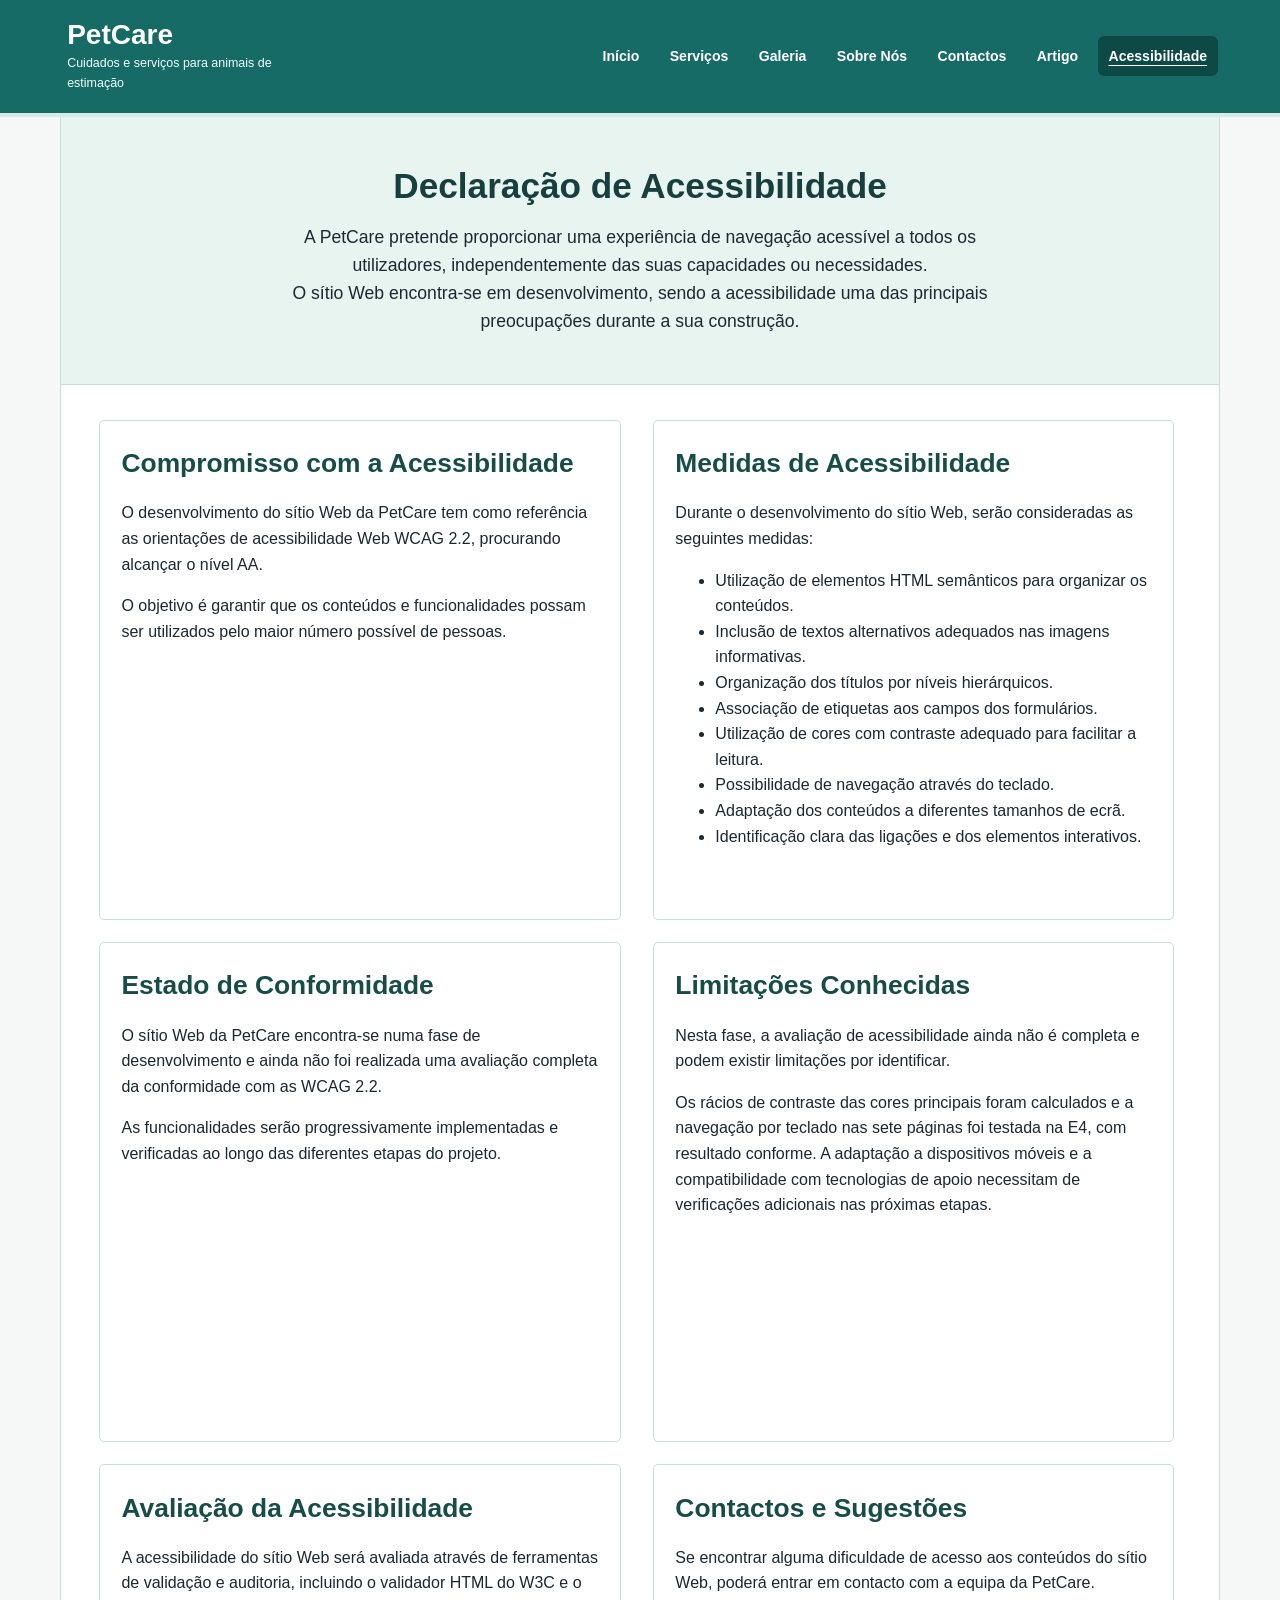
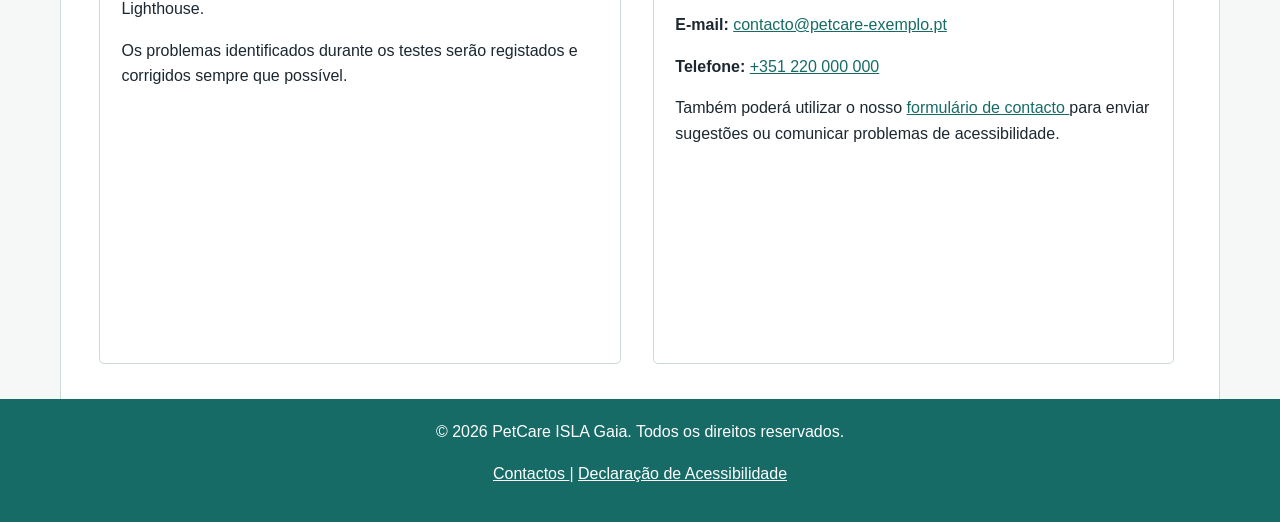
==== acessibilidade.html @ 04106a9b "Update acessibilidade.html" ====
<!DOCTYPE html>
<html lang="pt">
 <head>
  <meta charset="utf-8">
  <meta content="width=device-width, initial-scale=1.0" name="viewport">
  <meta content="Consulte a declaração de acessibilidade do sítio Web da PetCare em Vila Nova de Gaia." name="description">
  <title>
   Acessibilidade - PetCare Vila Nova de Gaia
  </title>
  <link href="style.css" rel="stylesheet">
 </head>
 <body>
  <header class="cabecalho-site">
   <div class="identidade-site">
    <p class="nome-site">
     PetCare
    </p>
    <p class="subtitulo-site">
     Cuidados e serviços para animais de estimação
    </p>
   </div>
   <nav aria-label="Navegação principal">
    <ul>
     <li>
      <a href="index.html">
       Início
      </a>
     </li>
     <li>
      <a href="servicos.html">
       Serviços
      </a>
     </li>
     <li>
      <a href="galeria.html">
       Galeria
      </a>
     </li>
     <li>
      <a href="sobre.html">
       Sobre Nós
      </a>
     </li>
     <li>
      <a href="contactos.html">
       Contactos
      </a>
     </li>
     <li>
      <a href="artigo.html">
       Artigo
      </a>
     </li>
     <li>
      <a aria-current="page" href="acessibilidade.html">
       Acessibilidade
      </a>
     </li>
    </ul>
   </nav>
  </header>
  <main class="pagina-acessibilidade">
   <section class="cabecalho-pagina">
    <h1>
     Declaração de Acessibilidade
    </h1>
    <p>
     A PetCare pretende proporcionar uma experiência de navegação acessível a todos os utilizadores, independentemente das suas capacidades ou necessidades.
    </p>
    <p>
     O sítio Web encontra-se em desenvolvimento, sendo a acessibilidade uma das principais preocupações durante a sua construção.
    </p>
   </section>
   <div class="cartoes-acessibilidade">
    <section class="cartao-acessibilidade">
     <h2>
      Compromisso com a Acessibilidade
     </h2>
     <p>
      O desenvolvimento do sítio Web da PetCare tem como referência as orientações de acessibilidade Web WCAG 2.2, procurando alcançar o nível AA.
     </p>
     <p>
      O objetivo é garantir que os conteúdos e funcionalidades possam ser utilizados pelo maior número possível de pessoas.
     </p>
    </section>
    <section class="cartao-acessibilidade">
     <h2>
      Medidas de Acessibilidade
     </h2>
     <p>
      Durante o desenvolvimento do sítio Web, serão consideradas as seguintes medidas:
     </p>
     <ul>
      <li>
       Utilização de elementos HTML semânticos para organizar os conteúdos.
      </li>
      <li>
       Inclusão de textos alternativos adequados nas imagens informativas.
      </li>
      <li>
       Organização dos títulos por níveis hierárquicos.
      </li>
      <li>
       Associação de etiquetas aos campos dos formulários.
      </li>
      <li>
       Utilização de cores com contraste adequado para facilitar a leitura.
      </li>
      <li>
       Possibilidade de navegação através do teclado.
      </li>
      <li>
       Adaptação dos conteúdos a diferentes tamanhos de ecrã.
      </li>
      <li>
       Identificação clara das ligações e dos elementos interativos.
      </li>
     </ul>
    </section>
    <section class="cartao-acessibilidade">
     <h2>
      Estado de Conformidade
     </h2>
     <p>
      O sítio Web da PetCare encontra-se numa fase de desenvolvimento e ainda não foi realizada uma avaliação completa da conformidade com as WCAG 2.2.
     </p>
     <p>
      As funcionalidades serão progressivamente implementadas e verificadas ao longo das diferentes etapas do projeto.
     </p>
    </section>
    <section class="cartao-acessibilidade">
     <h2>
      Limitações Conhecidas
     </h2>
     <p>
      Nesta fase, a avaliação de acessibilidade ainda não é completa e podem existir limitações por identificar.
     </p>
     <p>
      Os rácios de contraste das cores principais foram calculados e a navegação por teclado nas sete páginas foi testada na E4, com resultado conforme. A adaptação a dispositivos móveis e a compatibilidade com tecnologias de apoio necessitam de verificações adicionais nas próximas etapas.
     </p>
    </section>
    <section class="cartao-acessibilidade">
     <h2>
      Avaliação da Acessibilidade
     </h2>
     <p>
      A acessibilidade do sítio Web será avaliada através de ferramentas de validação e auditoria, incluindo o validador HTML do W3C e o Lighthouse.
     </p>
     <p>
      Os problemas identificados durante os testes serão registados e corrigidos sempre que possível.
     </p>
    </section>
    <section class="cartao-acessibilidade">
     <h2>
      Contactos e Sugestões
     </h2>
     <p>
      Se encontrar alguma dificuldade de acesso aos conteúdos do sítio Web, poderá entrar em contacto com a equipa da PetCare.
     </p>
     <p>
      <strong>
       E-mail:
      </strong>
      <a href="mailto:contacto@petcare-exemplo.pt">
       contacto@petcare-exemplo.pt
      </a>
     </p>
     <p>
      <strong>
       Telefone:
      </strong>
      <a href="tel:+351220000000">
       +351 220 000 000
      </a>
     </p>
     <p>
      Também poderá utilizar o nosso
      <a href="contactos.html">
       formulário de contacto
      </a>
      para enviar sugestões ou comunicar problemas de acessibilidade.
     </p>
    </section>
   </div>
  </main>
  <footer>
   <p>
    © 2026 PetCare ISLA Gaia. Todos os direitos reservados.
   </p>
   <p>
    <a href="contactos.html">
     Contactos
    </a>
    |
    <a href="acessibilidade.html">
     Declaração de Acessibilidade
    </a>
   </p>
  </footer>
 </body>
</html>
---- style.css ----
/* PetCare — E4: estilos consolidados por secção. */
/* Mantém o modelo de caixa, a tabela, o formulário e o foco de teclado. */
/* Flexbox, CSS Grid e media queries ficam para a E5. */

/* 1. Tipografia e elementos base */
h1 {
    color: var(--cor-principal);
    font-size: 2rem;
}

h2 {
    color: var(--cor-verde);
    font-size: 1.5rem;
}

h3 {
    color: var(--cor-terra);
    font-size: 1.25rem;
}

p {
    font-size: 1rem;
}

a {
    color: var(--cor-verde);
}

a:hover {
    color: var(--cor-principal);
}

body > header {
    background-color: var(--cor-suave);
    color: var(--cor-principal);
}

nav[aria-label="Navegação principal"] {
    color: var(--cor-principal);
}

nav[aria-label="Navegação principal"] a {
    color: var(--cor-principal);
    font-weight: bold;
}

nav[aria-label="Navegação principal"] a:hover {
    color: var(--cor-verde);
}

body > footer a:hover {
    color: #D7F4E4;
}

textarea {
    resize: none;
}

/* 2. Modelo de caixa e espaçamentos */
*, *::before, *::after {
    box-sizing: border-box;
}

body > header, body > footer {
    padding: 1rem 1.5rem;
}

main > section, main > article, main > article > section {
    margin-bottom: 2rem;
}

section, article {
    padding: 0.5rem 0;
}

h1, h2, h3 {
    margin-top: 0;
    margin-bottom: 0.75rem;
}

p, ul, ol, blockquote, figure {
    margin-top: 0;
    margin-bottom: 1rem;
}

nav[aria-label="Navegação principal"] ul {
    list-style-type: square;
    margin: 0;
    padding-left: 1.5rem;
}

nav[aria-label="Navegação principal"] li {
    color: var(--cor-verde);
    margin-bottom: 0.25rem;
}

figure {
    color: var(--cor-texto);
    padding: 1rem;
    background-color: var(--cor-branco);
    border: 1px solid var(--cor-suave);
}

figcaption {
    color: var(--cor-secundaria);
    margin-top: 0.5rem;
}

blockquote {
    background-color: var(--cor-suave);
    color: var(--cor-texto);
    margin-left: 0;
    margin-right: 0;
    padding: 1rem;
    border-left: 4px solid var(--cor-verde);
}

table {
    width: 100%;
    border-collapse: collapse;
    margin-bottom: 1.5rem;
    background-color: var(--cor-branco);
}

/* 3. Tabelas e formulários */
caption {
    padding: 0.75rem;
    font-weight: bold;
    text-align: left;
    color: var(--cor-principal);
}

th, td {
    padding: 0.75rem;
    text-align: left;
    border: 1px solid var(--cor-secundaria);
}

th {
    background-color: var(--cor-principal);
    color: var(--cor-branco);
}

tbody tr:nth-child(even) {
    background-color: var(--cor-suave);
}

form {
    max-width: 720px;
    padding: 1.5rem;
    border: 1px solid var(--cor-suave);
    background-color: var(--cor-branco);
}

form p {
    margin-bottom: 1.25rem;
}

label {
    font-weight: bold;
}

input:not([type="checkbox"]), select, textarea {
    display: block;
    width: 100%;
    max-width: 100%;
    padding: 0.65rem;
    border: 1px solid var(--cor-secundaria);
    border-radius: 4px;
    font: inherit;
    color: var(--cor-texto);
    background-color: var(--cor-branco);
}

input[type="checkbox"] {
    margin-right: 0.5rem;
}

button {
    padding: 0.7rem 1.3rem;
    border: 2px solid var(--cor-principal);
    border-radius: 4px;
    background-color: var(--cor-principal);
    color: var(--cor-branco);
    font: inherit;
    font-weight: bold;
    cursor: pointer;
}

button:hover {
    background-color: var(--cor-verde);
    border-color: var(--cor-verde);
}

details {
    padding: 1rem;
    border: 1px solid var(--cor-secundaria);
    background-color: var(--cor-branco);
    margin-bottom: 1rem;
}

summary {
    font-weight: bold;
    cursor: pointer;
}

mark {
    color: var(--cor-texto);
    background-color: #F7E4A8;
}

:focus-visible {
    outline: 3px solid #245A58;
    outline-offset: 3px;
}

.cabecalho-site nav[aria-label="Navegação principal"] a:hover {
    background-color: var(--cor-suave);
    color: var(--cor-principal);
}

/* 4. Elementos semânticos e foco */
.cabecalho-site nav[aria-label="Navegação principal"] a:focus-visible {
    outline: 3px solid var(--cor-branco);
    outline-offset: 3px;
}

main.pagina-inicial {
    max-width: 1140px;
    padding: 0;
    background: #FFFFFF;
    border-left: 1px solid #D8E6E0;
    border-right: 1px solid #D8E6E0;
}

.pagina-inicial > section {
    margin: 0;
    padding: 2.4rem 2.6rem;
    border-bottom: 1px solid #D8E6E0;
}

.pagina-inicial > section:nth-child(odd) {
    background: #F1F8F5;
}

.pagina-inicial .hero-pet {
    text-align: center;
    padding-top: 3rem;
    padding-bottom: 3rem;
}

.hero-pet .hero-conteudo,
.hero-pet .hero-imagem {
    display: inline-block;
    width: 48%;
    vertical-align: middle;
    text-align: left;
}

.hero-pet .hero-conteudo {
    padding-right: 2rem;
}

/* 5. Página inicial e apresentação */
.hero-pet h1 {
    font-size: 2.1rem;
    line-height: 1.2;
    color: #173F3D;
    margin-bottom: 1.5rem;
}

.hero-pet .hero-descricao {
    font-size: 1.05rem;
    margin-bottom: 1.8rem;
}
.hero-pet .hero-acoes a {
    display: inline-block;
    margin: 0 0.7rem 0.6rem 0;
    padding: 0.8rem 1.2rem;
    border: 2px solid #176B66;
    border-radius: 5px;
    background-color: #176B66;
    color: #FFFFFF;
    text-decoration: none;
    font-weight: bold;
}

.hero-pet .hero-acoes a + a {
    background-color: #FFFFFF;
    color: #176B66;
}

.hero-pet .hero-acoes a:hover,
.hero-pet .hero-acoes a:focus-visible {
    background-color: #0D4945;
    border-color: #0D4945;
    color: #FFFFFF;
}

.hero-pet .hero-imagem img {
    display: block;
    width: 100%;
    height: auto;
    border-radius: 8px;
    border: 1px solid #D8E6E0;
}

.pagina-inicial h2 {
    font-size: 1.8rem;
    color: #174D48;
}

.pagina-inicial .testemunho-pet {
    border: 1px solid #B6D3CB;
    border-left: 5px solid #176B66;
    border-radius: 4px;
    padding: 1.5rem 2rem;
    background: #FFFFFF;
}

.testemunho-pet p {
    font-style: italic;
}

.testemunho-pet footer {
    font-weight: bold;
}

body > footer a {
    color: #FFFFFF;
}

:root {
    --cor-texto: #1C2730;
    --cor-principal: #173F3D;
    --cor-verde: #176B66;
    --cor-terra: #245A58;
    --cor-secundaria: #245A58;
    --cor-branco: #FFFFFF;
    --cor-fundo: #F5F8F6;
    --cor-suave: #E8F4F0;
    font-family: Arial, Helvetica, sans-serif;
    --agua: #176B66;
    --agua-escuro: #0D4945;
    --agua-claro: #E8F4F0;
    --linha: #C9DDD6;
}
body {
    color: var(--cor-texto);
    line-height: 1.6;
    margin: 0;
    background: #F5F8F6;
}

body > header.cabecalho-site {
    text-align: right;
    border-bottom: 4px solid #D6EAE5;
    background: var(--agua);
    color: #fff;
    padding: 1.15rem max(1.25rem, calc((100% - 1160px)/2));
}

.cabecalho-site .identidade-site {
    display: inline-block;
    vertical-align: middle;
    text-align: left;
    width: 22%;
    min-width: 170px;
}

.cabecalho-site .nome-site {
    margin: 0 0 0.35rem;
    line-height: 1.2;
    margin-bottom: 0.15rem;
    color: #fff;
    font-size: 1.75rem;
    font-weight: 800;
}

.cabecalho-site .subtitulo-site {
    margin: 0 0 1.5rem;
    margin-bottom: 0;
    color: #F0FFF9;
    font-size: .78rem;
}

.cabecalho-site nav[aria-label="Navegação principal"] {
    display: inline-block;
    vertical-align: middle;
    color: #FFFFFF;
    text-align: right;
    width: 77%;
    min-width: 0;
}

/* 6. Paleta de cores e cabeçalho */
.cabecalho-site nav[aria-label="Navegação principal"] ul {
    list-style: none;
    padding: 0;
    margin: 0;
    text-align: right;
}

.cabecalho-site nav[aria-label="Navegação principal"] a {
    display: inline-block;
    text-decoration: none;
    font-weight: 700;
    color: #FFFFFF;
    font-size: 0.88rem;
    border-radius: 6px;
    background: transparent;
    margin: 2px 0;
    padding: .55rem .66rem;
    white-space: nowrap;
}
.cabecalho-site nav[aria-label="Navegação principal"] a[aria-current="page"] {
    background: #0D4945;
    color: #fff;
    text-decoration: underline;
    text-underline-offset: 4px;
}

.cabecalho-site nav[aria-label="Navegação principal"] a:hover,
.cabecalho-site nav[aria-label="Navegação principal"] a:focus-visible {
    color: #FFFFFF;
    background: #0D4945;
}

main {
    color: var(--cor-texto);
    width: 100%;
    margin: 0 auto;
    max-width: 1160px;
    background: #fff;
    padding: 0;
    border-right: 1px solid var(--linha);
    border-left: 1px solid var(--linha);
}

main:not(.pagina-inicial) > section:not(.cabecalho-pagina),
main:not(.pagina-inicial) > .sobre-colunas,
main.pagina-artigo > article > :not(.cabecalho-pagina) {
    margin: 0;
    padding: 2rem 2.5rem;
}

main:not(.pagina-inicial) > .cabecalho-pagina,
main.pagina-artigo > article > .cabecalho-pagina {
    margin: 0;
    padding: 3rem 2rem;
    text-align: center;
    background: var(--agua-claro);
    border-bottom: 1px solid var(--linha);
    position: relative;
}

.cabecalho-pagina h1 {
    font-size: 2.2rem;
    line-height: 1.2;
    margin: 0 auto 1rem;
    max-width: 880px;
    color: #173F3D;
}

.cabecalho-pagina p {
    font-size: 1.1rem;
    max-width: 760px;
    margin: 0 auto;
}

.marca-pata {
    position: absolute;
    right: 4%;
    top: 25%;
    font-size: 4rem;
    opacity: .3;
}

main:not(.pagina-inicial) h2 {
    color: #174D48;
    font-size: 1.65rem;
    margin-bottom: 1rem;
}

main:not(.pagina-inicial) > section + section {
    border-top: 1px solid var(--linha);
}

.seccao-servicos .cartao-servico {
    border: 1px solid var(--linha);
    background: #fff;
    border-radius: 6px;
    margin: 1rem 0;
    padding: 1rem;
}

.cartao-servico > img {
    display: inline-block;
    vertical-align: middle;
    width: 26%;
    max-width: 240px;
    aspect-ratio: 16 / 10;
    object-fit: cover;
    border-radius: 4px;
}

.cartao-servico > .texto-servico {
    display: inline-block;
    vertical-align: middle;
    width: 70%;
    padding-left: 1.4rem;
}

.cartao-servico h3 {
    color: #173F3D;
    margin-bottom: .4rem;
}

.seccao-tarifas {
    background: #F1F8F5;
}

.seccao-tarifas table {
    width: 100%;
    border-collapse: collapse;
    background: #fff;
}

.seccao-tarifas td, .seccao-tarifas th {
    border: 1px solid #9FBEB5;
}

.grelha-galeria {
    text-align: center;
}

.grelha-galeria figure {
    display: inline-block;
    vertical-align: top;
    width: 46%;
    margin: 0 1.5% 2rem;
}

.grelha-galeria figure img {
    display: block;
    width: 100%;
    height: auto;
    aspect-ratio: 3 / 2;
    object-fit: cover;
    border-radius: 5px;
    border: 1px solid var(--linha);
}
.grelha-galeria figcaption {
    font-size: 1.05rem;
    line-height: 1.5;
    margin: .75rem 0;
}

.equipa-cartoes {
    text-align: center;
}

.cartao-equipa {
    display: inline-block;
    width: 31%;
    margin: 0 .7% 1.25rem;
    text-align: left;
    vertical-align: top;
    border: 1px solid var(--linha);
    padding: .85rem;
    margin: 0 .7% 1.25rem;
    border-radius: 6px;
    min-height: 220px;
}

/* 7. Serviços, galeria e equipa */
.cartao-equipa > img {
    display: inline-block;
    width: 34%;
    height: auto;
    max-height: 145px;
    object-fit: cover;
    vertical-align: top;
    border-radius: 4px;
}

.cartao-equipa .equipa-descricao {
    display: inline-block;
    width: 63%;
    padding-left: .7rem;
    vertical-align: top;
    font-size: .9rem;
}

.cartao-equipa h3 {
    color: #173F3D;
    font-size: 1.12rem;
}

.sobre-colunas > section {
    display: inline-block;
    vertical-align: top;
    width: 49%;
    padding: .8rem;
}

.local-destaque {
    border: 1px solid var(--linha);
    background: #EAF5F1;
    padding: 2rem 1rem;
    text-align: center;
    margin: 1rem 0;
    border-radius: 4px;
    font-weight: bold;
}
.seccao-contacto .dados-contacto {
    display: inline-block;
    width: 47%;
    vertical-align: top;
    padding-right: 1.5rem;
}

.seccao-contacto .mapa-contactos {
    display: inline-block;
    width: 51%;
    vertical-align: top;
    background: #EAF5F1;
    padding: .75rem;
    border: 1px solid var(--linha);
    border-radius: 5px;
}

.mapa-contactos img {
    display: block;
    width: 100%;
    height: auto;
}

.seccao-formulario form {
    font-size: 0;
}

.seccao-formulario form > p.campo-formulario {
    width: 49%;
    display: inline-block;
    vertical-align: top;
    font-size: 1rem;
    margin-right: 1%;
}

.seccao-formulario form > p.campo-formulario label {
    display: inline-block;
    margin-bottom: .3rem;
    font-weight: 700;
}

.seccao-formulario form > p.campo-mensagem,
.seccao-formulario form > p.campo-consentimento,
.seccao-formulario form > p.campo-enviar {
    font-size: 1rem;
    width: 100%;
    display: block;
}

.seccao-formulario input:not([type="checkbox"]),
.seccao-formulario select,
.seccao-formulario textarea {
    width: 98%;
    max-width: 100%;
}

.seccao-formulario .campo-enviar {
    text-align: center;
}

.seccao-formulario button {
    min-width: 235px;
}

.cartoes-acessibilidade {
    padding: 1.5rem !important;
}
.cartao-acessibilidade {
    display: inline-block;
    vertical-align: top;
    width: 47%;
    min-height: 500px;
    border: 1px solid var(--linha);
    padding: 1.35rem;
    margin: 1% 1.25%;
    border-radius: 5px;
}

.pagina-artigo > article {
    padding: 0;
    margin: 0;
}

/* 8. Contactos, artigo e acessibilidade */
.pagina-artigo .artigo-introducao {
    border-bottom: 1px solid var(--linha);
}

.pagina-artigo > article > nav[aria-label="Índice do artigo"] {
    background: #F1F8F5;
}

.pagina-artigo > article > section {
    border-top: 1px solid var(--linha);
}

.pagina-artigo a {
    overflow-wrap: anywhere;
}

img {
    height: auto;
    max-width: 100%;
}

.cabecalho-site nav[aria-label="Navegação principal"] li {
    display: inline-block;
    margin: .15rem;
}

body > footer {
    text-align: center;
    background-color: #176B66;
    color: #FFFFFF;
    padding: 1.25rem;
}

.pagina-contactos .seccao-contacto > h2 {
    margin: 0 0 1.3rem;
}

.pagina-contactos .contactos-linha {
    font-size: 0;
}

.pagina-contactos .contactos-linha > .dados-contacto,
.pagina-contactos .contactos-linha > .mapa-contactos {
    display: inline-block;
    vertical-align: top;
    box-sizing: border-box;
    width: 48%;
    margin: 0;
    border: 1px solid #9FBEB5;
    border-radius: 4px;
    background: #E8F4F0;
    overflow: hidden;
    font-size: 1rem;
}

.pagina-contactos .contactos-linha > .dados-contacto {
    margin-right: 3%;
    padding: 1rem;
}

.pagina-contactos .contactos-linha > .mapa-contactos {
    padding: 0;
    min-height: 320px;
    text-align: center;
}

.pagina-contactos .mapa-contactos img {
    width: 100%;
    height: 320px;
    object-fit: cover;
    display: block;
}

.pagina-contactos .contacto-item {
    margin-bottom: 1.1rem;
    font-size: 0;
}

.pagina-contactos .contacto-icone {
    display: inline-block;
    width: 12%;
    vertical-align: top;
    font-size: 1.65rem;
    font-weight: 700;
    color: #176B66;
}

.pagina-contactos .contacto-item-texto {
    display: inline-block;
    width: 87%;
    vertical-align: top;
    font-size: 1rem;
}

.pagina-contactos .contacto-item-texto strong {
    display: block;
    margin-bottom: .25rem;
    color: #173F3D;
}

.pagina-contactos .contacto-item-texto p {
    margin: .1rem 0;
}

.pagina-contactos .contacto-item-texto ul {
    margin: .3rem 0 0;
    padding-left: 1.25rem;
}

.pagina-contactos .seccao-formulario form > p.campo-formulario {
    width: 48%;
    margin-right: 2%;
}

.pagina-contactos .seccao-formulario form > p.campo-formulario:nth-of-type(even) {
    margin-right: 0;
}

.pagina-contactos .seccao-formulario .campo-mensagem textarea {
    width: 100%;
}

.pagina-contactos .seccao-formulario .campo-enviar {
    text-align: center;
}
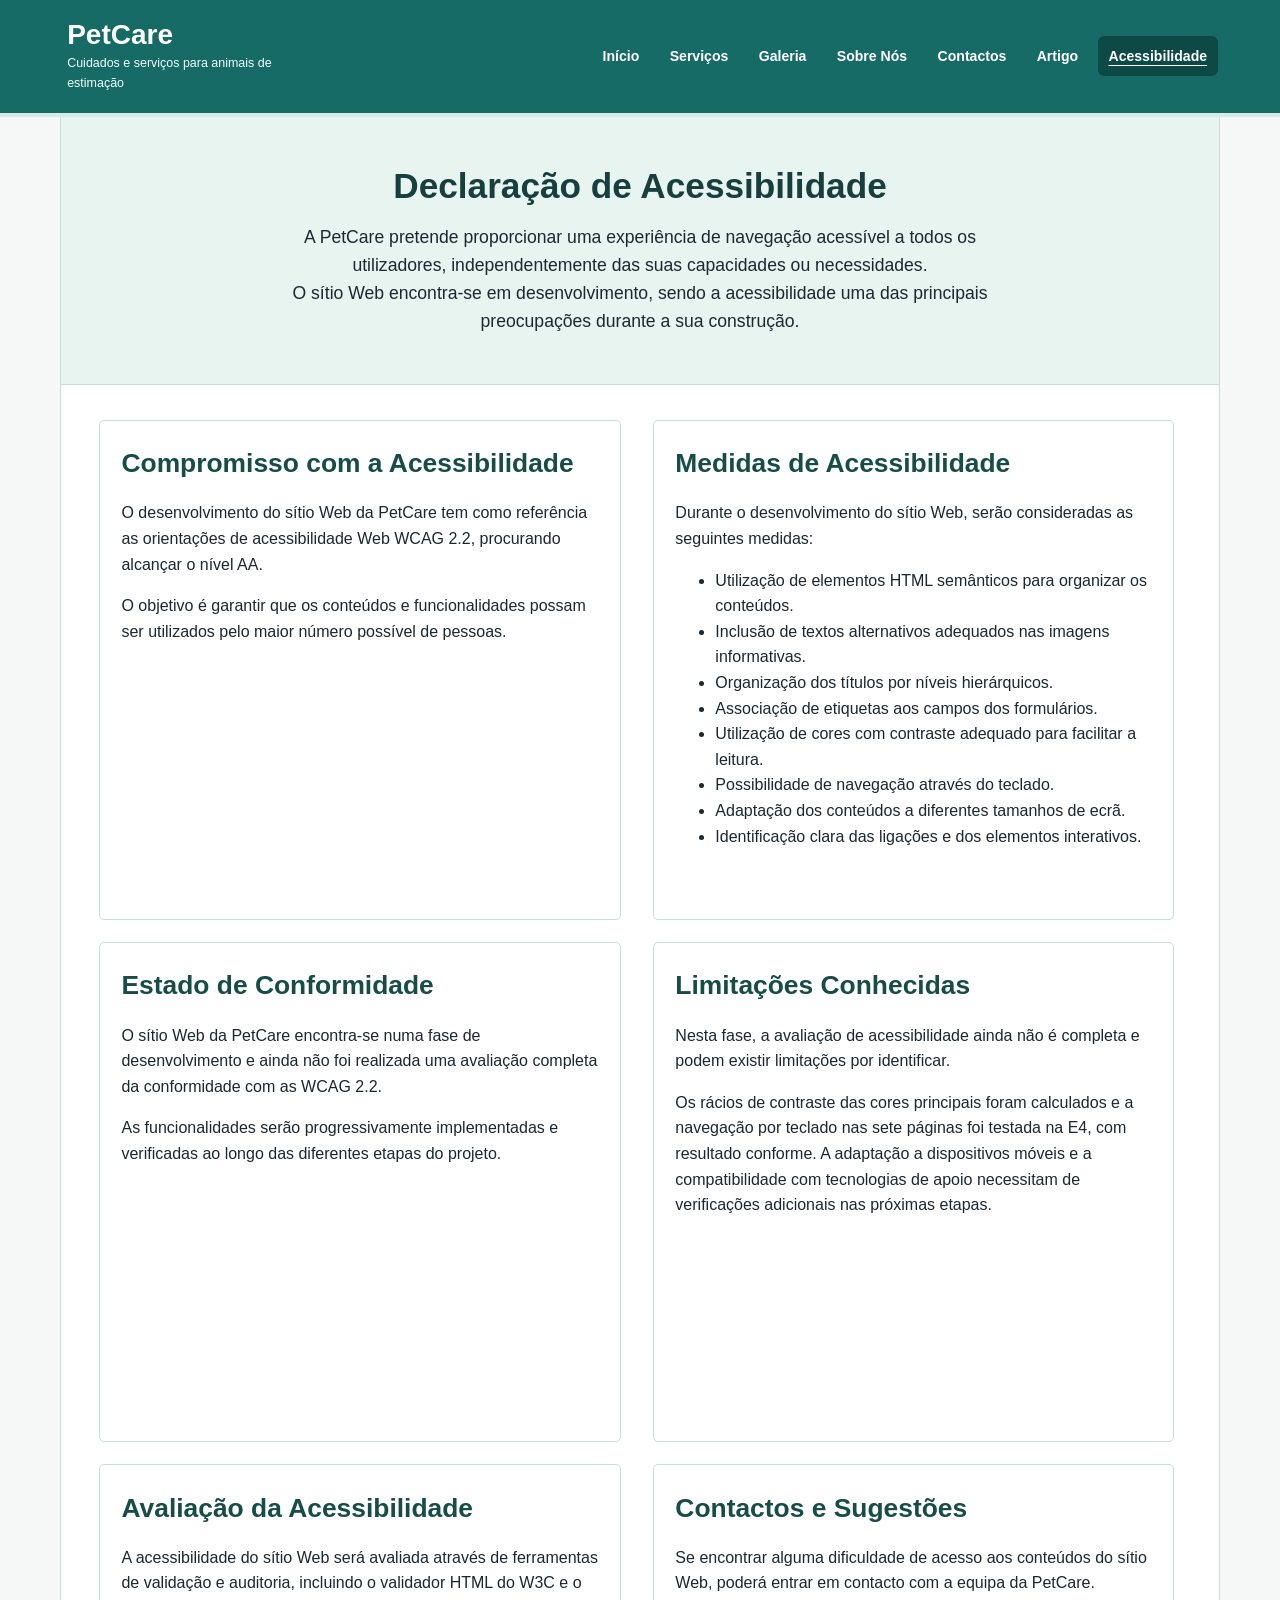
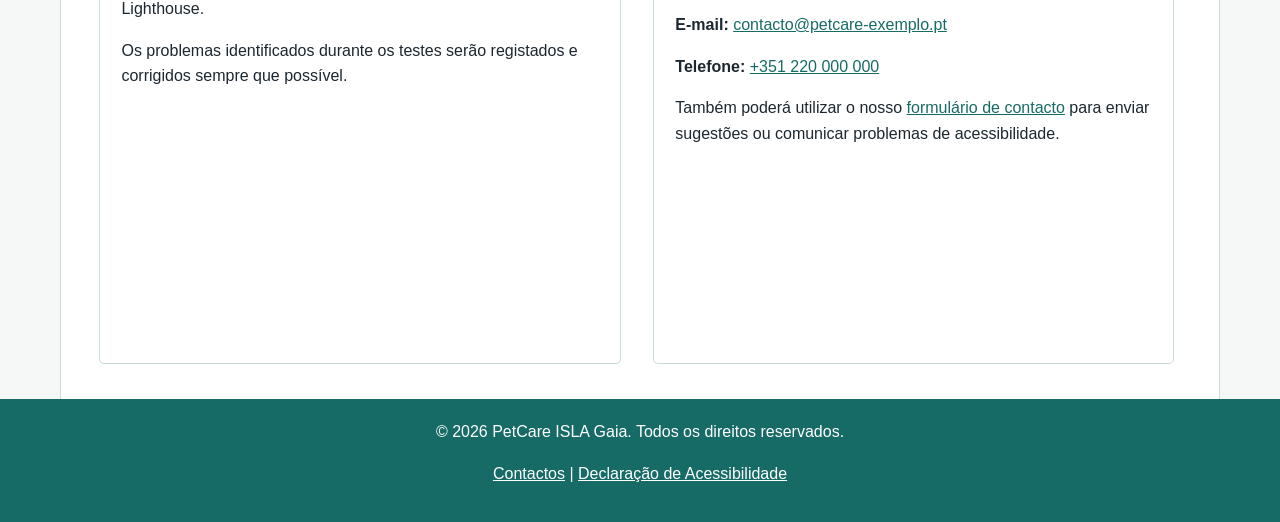
==== commit 6e7b7657: "Update acessibilidade.html" ====
--- a/acessibilidade.html
+++ b/acessibilidade.html
@@ -1,202 +1,90 @@
 <!DOCTYPE html>
+
 <html lang="pt">
- <head>
-  <meta charset="utf-8">
-  <meta content="width=device-width, initial-scale=1.0" name="viewport">
-  <meta content="Consulte a declaração de acessibilidade do sítio Web da PetCare em Vila Nova de Gaia." name="description">
-  <title>
-   Acessibilidade - PetCare Vila Nova de Gaia
-  </title>
-  <link href="style.css" rel="stylesheet">
- </head>
- <body>
-  <header class="cabecalho-site">
-   <div class="identidade-site">
-    <p class="nome-site">
-     PetCare
-    </p>
-    <p class="subtitulo-site">
-     Cuidados e serviços para animais de estimação
-    </p>
-   </div>
-   <nav aria-label="Navegação principal">
-    <ul>
-     <li>
-      <a href="index.html">
-       Início
-      </a>
-     </li>
-     <li>
-      <a href="servicos.html">
-       Serviços
-      </a>
-     </li>
-     <li>
-      <a href="galeria.html">
-       Galeria
-      </a>
-     </li>
-     <li>
-      <a href="sobre.html">
-       Sobre Nós
-      </a>
-     </li>
-     <li>
-      <a href="contactos.html">
-       Contactos
-      </a>
-     </li>
-     <li>
-      <a href="artigo.html">
-       Artigo
-      </a>
-     </li>
-     <li>
-      <a aria-current="page" href="acessibilidade.html">
-       Acessibilidade
-      </a>
-     </li>
-    </ul>
-   </nav>
-  </header>
-  <main class="pagina-acessibilidade">
-   <section class="cabecalho-pagina">
-    <h1>
-     Declaração de Acessibilidade
-    </h1>
-    <p>
-     A PetCare pretende proporcionar uma experiência de navegação acessível a todos os utilizadores, independentemente das suas capacidades ou necessidades.
-    </p>
-    <p>
-     O sítio Web encontra-se em desenvolvimento, sendo a acessibilidade uma das principais preocupações durante a sua construção.
-    </p>
-   </section>
-   <div class="cartoes-acessibilidade">
-    <section class="cartao-acessibilidade">
-     <h2>
-      Compromisso com a Acessibilidade
-     </h2>
-     <p>
-      O desenvolvimento do sítio Web da PetCare tem como referência as orientações de acessibilidade Web WCAG 2.2, procurando alcançar o nível AA.
-     </p>
-     <p>
-      O objetivo é garantir que os conteúdos e funcionalidades possam ser utilizados pelo maior número possível de pessoas.
-     </p>
-    </section>
-    <section class="cartao-acessibilidade">
-     <h2>
-      Medidas de Acessibilidade
-     </h2>
-     <p>
-      Durante o desenvolvimento do sítio Web, serão consideradas as seguintes medidas:
-     </p>
-     <ul>
-      <li>
-       Utilização de elementos HTML semânticos para organizar os conteúdos.
-      </li>
-      <li>
-       Inclusão de textos alternativos adequados nas imagens informativas.
-      </li>
-      <li>
-       Organização dos títulos por níveis hierárquicos.
-      </li>
-      <li>
-       Associação de etiquetas aos campos dos formulários.
-      </li>
-      <li>
-       Utilização de cores com contraste adequado para facilitar a leitura.
-      </li>
-      <li>
-       Possibilidade de navegação através do teclado.
-      </li>
-      <li>
-       Adaptação dos conteúdos a diferentes tamanhos de ecrã.
-      </li>
-      <li>
-       Identificação clara das ligações e dos elementos interativos.
-      </li>
-     </ul>
-    </section>
-    <section class="cartao-acessibilidade">
-     <h2>
-      Estado de Conformidade
-     </h2>
-     <p>
-      O sítio Web da PetCare encontra-se numa fase de desenvolvimento e ainda não foi realizada uma avaliação completa da conformidade com as WCAG 2.2.
-     </p>
-     <p>
-      As funcionalidades serão progressivamente implementadas e verificadas ao longo das diferentes etapas do projeto.
-     </p>
-    </section>
-    <section class="cartao-acessibilidade">
-     <h2>
-      Limitações Conhecidas
-     </h2>
-     <p>
-      Nesta fase, a avaliação de acessibilidade ainda não é completa e podem existir limitações por identificar.
-     </p>
-     <p>
-      Os rácios de contraste das cores principais foram calculados e a navegação por teclado nas sete páginas foi testada na E4, com resultado conforme. A adaptação a dispositivos móveis e a compatibilidade com tecnologias de apoio necessitam de verificações adicionais nas próximas etapas.
-     </p>
-    </section>
-    <section class="cartao-acessibilidade">
-     <h2>
-      Avaliação da Acessibilidade
-     </h2>
-     <p>
-      A acessibilidade do sítio Web será avaliada através de ferramentas de validação e auditoria, incluindo o validador HTML do W3C e o Lighthouse.
-     </p>
-     <p>
-      Os problemas identificados durante os testes serão registados e corrigidos sempre que possível.
-     </p>
-    </section>
-    <section class="cartao-acessibilidade">
-     <h2>
-      Contactos e Sugestões
-     </h2>
-     <p>
-      Se encontrar alguma dificuldade de acesso aos conteúdos do sítio Web, poderá entrar em contacto com a equipa da PetCare.
-     </p>
-     <p>
-      <strong>
-       E-mail:
-      </strong>
-      <a href="mailto:contacto@petcare-exemplo.pt">
-       contacto@petcare-exemplo.pt
-      </a>
-     </p>
-     <p>
-      <strong>
-       Telefone:
-      </strong>
-      <a href="tel:+351220000000">
-       +351 220 000 000
-      </a>
-     </p>
-     <p>
-      Também poderá utilizar o nosso
-      <a href="contactos.html">
-       formulário de contacto
-      </a>
-      para enviar sugestões ou comunicar problemas de acessibilidade.
-     </p>
-    </section>
-   </div>
-  </main>
-  <footer>
-   <p>
-    © 2026 PetCare ISLA Gaia. Todos os direitos reservados.
-   </p>
-   <p>
-    <a href="contactos.html">
-     Contactos
-    </a>
-    |
-    <a href="acessibilidade.html">
-     Declaração de Acessibilidade
-    </a>
-   </p>
-  </footer>
- </body>
+    <head>
+        <meta charset="utf-8">
+        <meta content="width=device-width, initial-scale=1.0" name="viewport">
+        <meta content="Consulte a declaração de acessibilidade do sítio Web da PetCare em Vila Nova de Gaia." name="description">
+        <title>Acessibilidade - PetCare Vila Nova de Gaia</title>
+        <link href="style.css" rel="stylesheet">
+    </head>
+    <body>
+        <header class="cabecalho-site">
+            <div class="identidade-site">
+                <p class="nome-site">PetCare</p>
+                <p class="subtitulo-site">Cuidados e serviços para animais de estimação</p>
+            </div>
+            <nav aria-label="Navegação principal">
+                <ul>
+                    <li><a href="index.html">Início</a></li>
+                    <li><a href="servicos.html">Serviços</a></li>
+                    <li><a href="galeria.html">Galeria</a></li>
+                    <li><a href="sobre.html">Sobre Nós</a></li>
+                    <li><a href="contactos.html">Contactos</a></li>
+                    <li><a href="artigo.html">Artigo</a></li>
+                    <li><a aria-current="page" href="acessibilidade.html">Acessibilidade</a></li>
+                </ul>
+            </nav>
+        </header>
+        <main class="pagina-acessibilidade">
+            <section class="cabecalho-pagina">
+                <h1>Declaração de Acessibilidade</h1>
+                <p>A PetCare pretende proporcionar uma experiência de navegação acessível a todos os utilizadores, independentemente das suas capacidades ou necessidades.</p>
+                <p>O sítio Web encontra-se em desenvolvimento, sendo a acessibilidade uma das principais preocupações durante a sua construção.</p>
+            </section>
+            <div class="cartoes-acessibilidade">
+                <section class="cartao-acessibilidade">
+                    <h2>Compromisso com a Acessibilidade</h2>
+                    <p>O desenvolvimento do sítio Web da PetCare tem como referência as orientações de acessibilidade Web WCAG 2.2, procurando alcançar o nível AA.</p>
+                    <p>O objetivo é garantir que os conteúdos e funcionalidades possam ser utilizados pelo maior número possível de pessoas.</p>
+                </section>
+                <section class="cartao-acessibilidade">
+                    <h2>Medidas de Acessibilidade</h2>
+                    <p>Durante o desenvolvimento do sítio Web, serão consideradas as seguintes medidas:</p>
+                    <ul>
+                        <li>Utilização de elementos HTML semânticos para organizar os conteúdos.</li>
+                        <li>Inclusão de textos alternativos adequados nas imagens informativas.</li>
+                        <li>Organização dos títulos por níveis hierárquicos.</li>
+                        <li>Associação de etiquetas aos campos dos formulários.</li>
+                        <li>Utilização de cores com contraste adequado para facilitar a leitura.</li>
+                        <li>Possibilidade de navegação através do teclado.</li>
+                        <li>Adaptação dos conteúdos a diferentes tamanhos de ecrã.</li>
+                        <li>Identificação clara das ligações e dos elementos interativos.</li>
+                    </ul>
+                </section>
+                <section class="cartao-acessibilidade">
+                    <h2>Estado de Conformidade</h2>
+                    <p>O sítio Web da PetCare encontra-se numa fase de desenvolvimento e ainda não foi realizada uma avaliação completa da conformidade com as WCAG 2.2.</p>
+                    <p>As funcionalidades serão progressivamente implementadas e verificadas ao longo das diferentes etapas do projeto.</p>
+                </section>
+                <section class="cartao-acessibilidade">
+                    <h2>Limitações Conhecidas</h2>
+                    <p>Nesta fase, a avaliação de acessibilidade ainda não é completa e podem existir limitações por identificar.</p>
+                    <p>
+                        Os rácios de contraste das cores principais foram calculados e a navegação por teclado nas sete páginas foi testada na E4, com resultado conforme. A adaptação a dispositivos móveis e a compatibilidade com tecnologias de apoio necessitam de verificações adicionais nas próximas etapas.
+                    </p>
+                </section>
+                <section class="cartao-acessibilidade">
+                    <h2>Avaliação da Acessibilidade</h2>
+                    <p>A acessibilidade do sítio Web será avaliada através de ferramentas de validação e auditoria, incluindo o validador HTML do W3C e o Lighthouse.</p>
+                    <p>Os problemas identificados durante os testes serão registados e corrigidos sempre que possível.</p>
+                </section>
+                <section class="cartao-acessibilidade">
+                    <h2>Contactos e Sugestões</h2>
+                    <p>Se encontrar alguma dificuldade de acesso aos conteúdos do sítio Web, poderá entrar em contacto com a equipa da PetCare.</p>
+                    <p> <strong>E-mail:</strong> <a href="mailto:contacto@petcare-exemplo.pt">contacto@petcare-exemplo.pt</a> </p>
+                    <p> <strong>Telefone:</strong> <a href="tel:+351220000000">+351 220 000 000</a> </p>
+                    <p>
+                        Também poderá utilizar o nosso
+                        <a href="contactos.html">formulário de contacto</a>
+                        para enviar sugestões ou comunicar problemas de acessibilidade.
+                    </p>
+                </section>
+            </div>
+        </main>
+        <footer>
+            <p>© 2026 PetCare ISLA Gaia. Todos os direitos reservados.</p>
+            <p> <a href="contactos.html">Contactos</a> | <a href="acessibilidade.html">Declaração de Acessibilidade</a> </p>
+        </footer>
+    </body>
 </html>
-
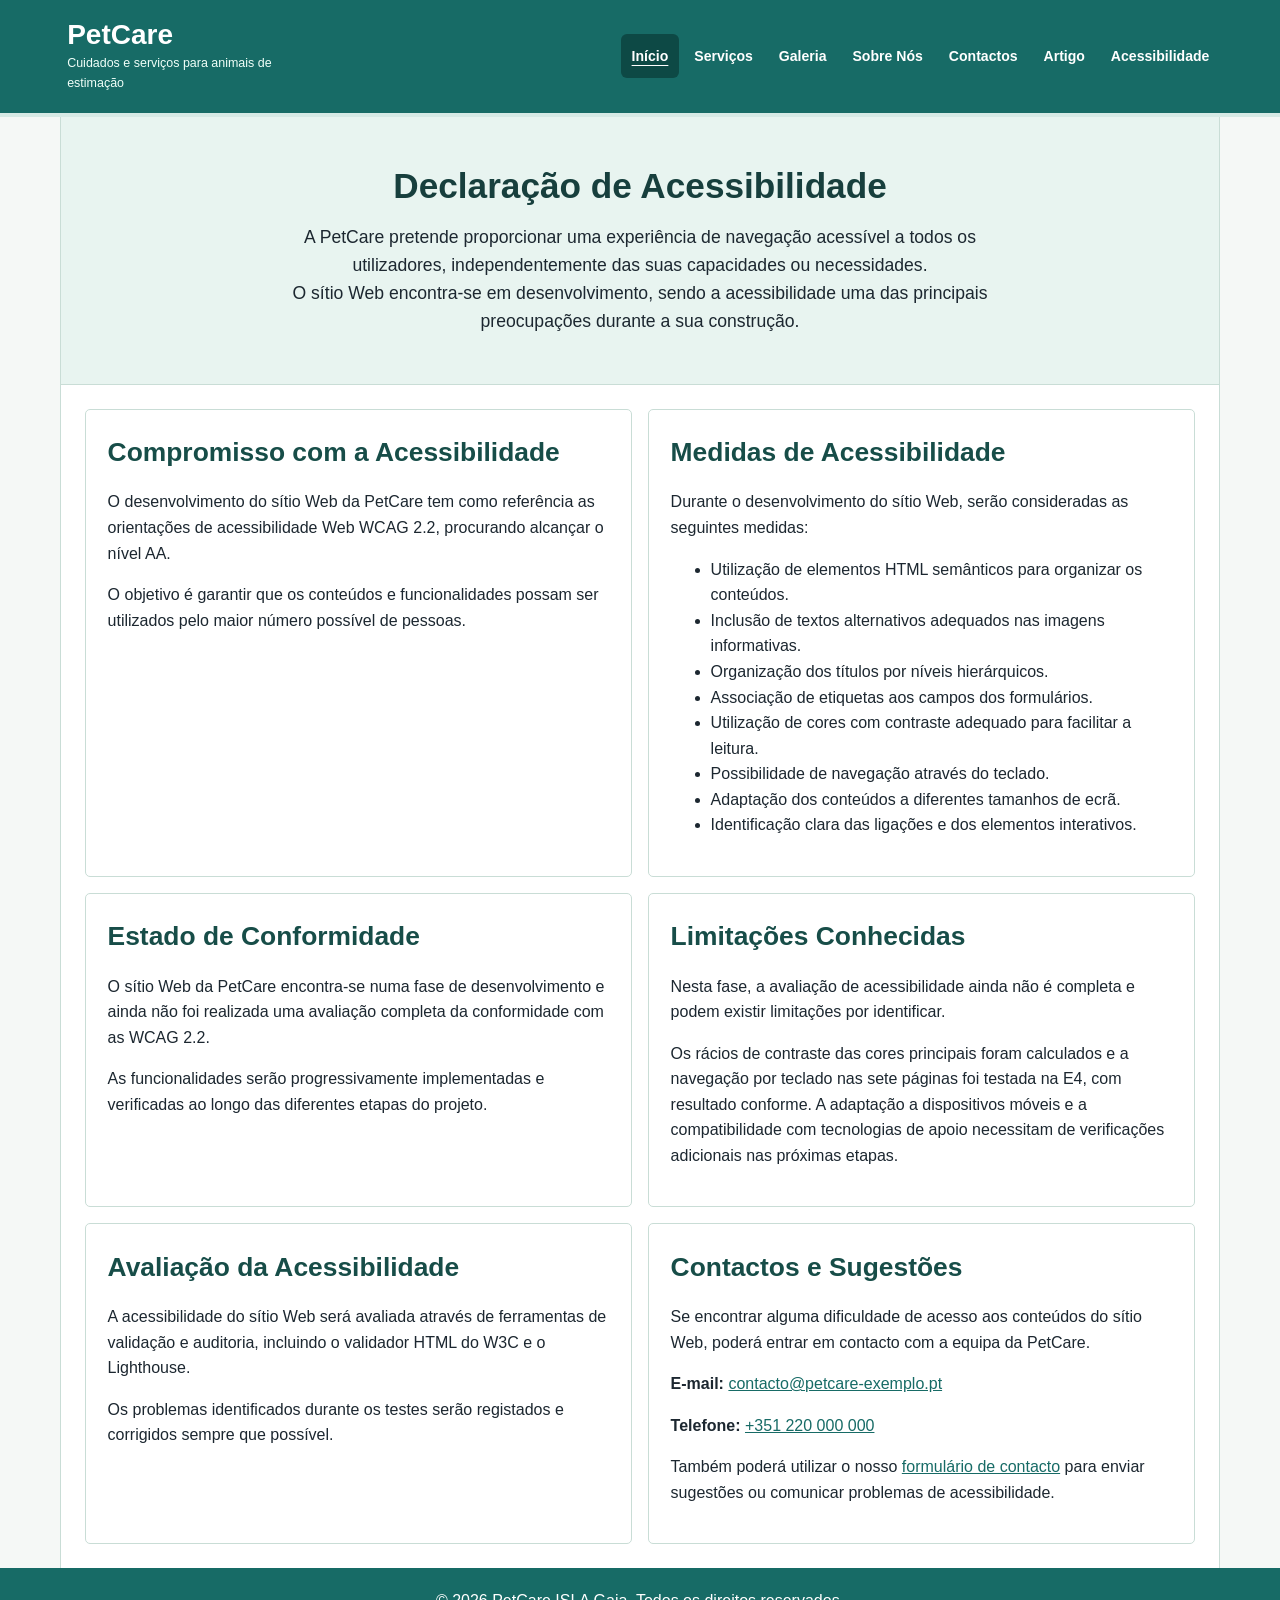
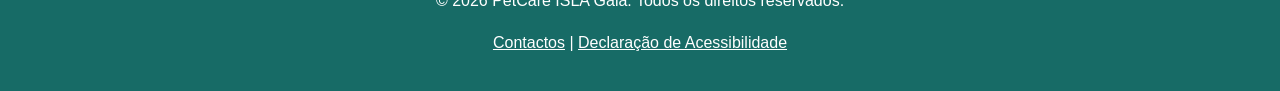
==== commit fd2d7322: "Update acessibilidade.html" ====
--- a/acessibilidade.html
+++ b/acessibilidade.html
@@ -14,17 +14,30 @@
                 <p class="nome-site">PetCare</p>
                 <p class="subtitulo-site">Cuidados e serviços para animais de estimação</p>
             </div>
-            <nav aria-label="Navegação principal">
-                <ul>
-                    <li><a href="index.html">Início</a></li>
-                    <li><a href="servicos.html">Serviços</a></li>
-                    <li><a href="galeria.html">Galeria</a></li>
-                    <li><a href="sobre.html">Sobre Nós</a></li>
-                    <li><a href="contactos.html">Contactos</a></li>
-                    <li><a href="artigo.html">Artigo</a></li>
-                    <li><a aria-current="page" href="acessibilidade.html">Acessibilidade</a></li>
-                </ul>
-            </nav>
+            
+<!-- Botão hambúrguer para dispositivos móveis -->
+<button
+    class="botao-menu"
+    type="button"
+    aria-label="Abrir menu de navegação"
+    aria-expanded="false"
+    aria-controls="menu-principal">
+    ☰
+</button>
+
+<!-- Menu de navegação principal -->
+<nav id="menu-principal" aria-label="Navegação principal">
+    <ul>
+        <li><a aria-current="page" href="index.html">Início</a></li>
+        <li><a href="servicos.html">Serviços</a></li>
+        <li><a href="galeria.html">Galeria</a></li>
+        <li><a href="sobre.html">Sobre Nós</a></li>
+        <li><a href="contactos.html">Contactos</a></li>
+        <li><a href="artigo.html">Artigo</a></li>
+        <li><a href="acessibilidade.html">Acessibilidade</a></li>
+    </ul>
+</nav>
+
         </header>
         <main class="pagina-acessibilidade">
             <section class="cabecalho-pagina">
@@ -86,5 +99,53 @@
             <p>© 2026 PetCare ISLA Gaia. Todos os direitos reservados.</p>
             <p> <a href="contactos.html">Contactos</a> | <a href="acessibilidade.html">Declaração de Acessibilidade</a> </p>
         </footer>
+        
+<script>
+    const botaoMenu = document.querySelector(".botao-menu");
+    const menuPrincipal = document.querySelector("#menu-principal");
+
+    if (botaoMenu && menuPrincipal) {
+
+        function fecharMenu() {
+            menuPrincipal.classList.remove("menu-aberto");
+            botaoMenu.setAttribute("aria-expanded", "false");
+            botaoMenu.setAttribute(
+                "aria-label",
+                "Abrir menu de navegação"
+            );
+            botaoMenu.textContent = "☰";
+        }
+
+        // Abrir e fechar ao clicar no botão
+        botaoMenu.addEventListener("click", function () {
+            const aberto = menuPrincipal.classList.toggle("menu-aberto");
+
+            botaoMenu.setAttribute("aria-expanded", String(aberto));
+            botaoMenu.setAttribute(
+                "aria-label",
+                aberto ? "Fechar menu de navegação" : "Abrir menu de navegação"
+            );
+            botaoMenu.textContent = aberto ? "✕" : "☰";
+        });
+
+        // Fechar ao clicar fora do menu e do botão
+        document.addEventListener("click", function (evento) {
+            const clicouNoMenu = menuPrincipal.contains(evento.target);
+            const clicouNoBotao = botaoMenu.contains(evento.target);
+
+            if (!clicouNoMenu && !clicouNoBotao) {
+                fecharMenu();
+            }
+        });
+
+        // Fechar ao carregar na tecla Escape
+        document.addEventListener("keydown", function (evento) {
+            if (evento.key === "Escape") {
+                fecharMenu();
+            }
+        });
+    }
+</script>
+
     </body>
 </html>
--- a/style.css
+++ b/style.css
@@ -1,7 +1,6 @@
 
 /* PetCare — E4: estilos consolidados por secção. */
 /* Mantém o modelo de caixa, a tabela, o formulário e o foco de teclado. */
-/* Flexbox, CSS Grid e media queries ficam para a E5. */
 
 /* 1. Tipografia e elementos base */
 h1 {
@@ -205,9 +204,12 @@
     cursor: pointer;
 }
 
+/* E4 - Estilo do elemento HTML5 MARK */
 mark {
-    color: var(--cor-texto);
-    background-color: #F7E4A8;
+    color: #FFFFFF;
+    background-color: #247A74;
+    padding: 0.1rem 0.3rem;
+    border-radius: 3px;
 }
 
 :focus-visible {
@@ -823,3 +825,569 @@
 .pagina-contactos .seccao-formulario .campo-enviar {
     text-align: center;
 }
+
+
+/* ================================================================
+   E5 — DESIGN RESPONSIVO / MOBILE-FIRST
+   Regras base: telemóveis. Progressão por min-width: 480, 768, 1024 px.
+   As regras desta secção adaptam os layouts da E4 sem alterar o HTML.
+   ================================================================ */
+
+/* E5.1 — Base mobile: elementos fluidos, sem largura fixa a transbordar. */
+html {
+    min-width: 0;
+}
+
+body {
+    min-width: 0;
+}
+
+main,
+main.pagina-inicial {
+    width: 100%;
+    max-width: 1160px;
+    min-width: 0;
+}
+
+main:not(.pagina-inicial) > section:not(.cabecalho-pagina),
+main:not(.pagina-inicial) > .sobre-colunas,
+main.pagina-artigo > article > :not(.cabecalho-pagina),
+.pagina-inicial > section {
+    padding: 1.25rem 1rem;
+}
+
+main:not(.pagina-inicial) > .cabecalho-pagina,
+main.pagina-artigo > article > .cabecalho-pagina {
+    padding: 2rem 1rem;
+}
+
+.cabecalho-pagina h1,
+.hero-pet h1 {
+    font-size: 1.65rem;
+    overflow-wrap: anywhere;
+}
+
+/* E5.2 — Navegação com Flexbox e alvos de toque >= 24 x 24 px. */
+body > header.cabecalho-site {
+    padding: 1rem;
+    text-align: center;
+}
+
+.cabecalho-site .identidade-site,
+.cabecalho-site nav[aria-label="Navegação principal"] {
+    display: block;
+    width: 100%;
+    min-width: 0;
+    text-align: center;
+}
+
+.cabecalho-site .identidade-site {
+    margin-bottom: 0.7rem;
+}
+
+.cabecalho-site nav[aria-label="Navegação principal"] ul {
+    display: flex;
+    flex-wrap: wrap;
+    justify-content: center;
+    align-items: stretch;
+    gap: 0.3rem;
+    padding: 0;
+    margin: 0;
+}
+
+.cabecalho-site nav[aria-label="Navegação principal"] li {
+    display: block;
+    flex: 1 1 calc(50% - 0.3rem);
+    min-width: 0;
+    margin: 0;
+}
+
+.cabecalho-site nav[aria-label="Navegação principal"] a {
+    display: flex;
+    align-items: center;
+    justify-content: center;
+    min-height: 44px;
+    min-width: 24px;
+    padding: 0.65rem 0.4rem;
+    white-space: normal;
+    line-height: 1.25;
+    text-align: center;
+}
+
+/* E5.3 — Imagens responsivas: aplicadas a várias imagens reais. */
+.hero-pet .hero-imagem img,
+.cartao-servico > img,
+.grelha-galeria figure img,
+.cartao-equipa > img,
+.pagina-contactos .mapa-contactos img {
+    display: block;
+    max-width: 100%;
+    height: auto;
+}
+
+.hero-pet .hero-conteudo,
+.hero-pet .hero-imagem,
+.cartao-servico > img,
+.cartao-servico > .texto-servico,
+.cartao-equipa,
+.cartao-equipa > img,
+.cartao-equipa .equipa-descricao,
+.sobre-colunas > section,
+.pagina-contactos .contactos-linha > .dados-contacto,
+.pagina-contactos .contactos-linha > .mapa-contactos,
+.seccao-formulario form > p.campo-formulario,
+.pagina-contactos .seccao-formulario form > p.campo-formulario,
+.cartao-acessibilidade {
+    display: block;
+    width: 100%;
+    max-width: 100%;
+    min-width: 0;
+    margin-left: 0;
+    margin-right: 0;
+}
+
+.hero-pet .hero-conteudo,
+.cartao-servico > .texto-servico,
+.cartao-equipa .equipa-descricao {
+    padding-left: 0;
+    padding-right: 0;
+}
+
+.hero-pet .hero-imagem {
+    margin-top: 1.2rem;
+}
+
+.cartao-servico > img {
+    width: 100%;
+    max-width: 100%;
+    aspect-ratio: 16 / 10;
+    object-fit: cover;
+    margin-bottom: 1rem;
+}
+
+.cartao-equipa > img {
+    width: min(100%, 220px);
+    max-height: none;
+    margin-bottom: 0.8rem;
+}
+
+.cartao-equipa {
+    min-height: 0;
+}
+
+.cartao-acessibilidade {
+    min-height: 0;
+    margin-bottom: 1rem;
+}
+
+/* E5.4 — Galeria em CSS Grid: uma coluna no telemóvel. */
+.grelha-galeria {
+    display: grid;
+    grid-template-columns: minmax(0, 1fr);
+    gap: 1rem;
+    text-align: left;
+}
+
+.grelha-galeria figure {
+    display: block;
+    width: 100%;
+    min-width: 0;
+    margin: 0;
+}
+
+.grelha-galeria figure img {
+    width: 100%;
+    aspect-ratio: 3 / 2;
+    object-fit: cover;
+}
+
+/* E5.5 — Formulário e tabela para ecrãs estreitos. */
+form {
+    width: 100%;
+    max-width: 100%;
+    padding: 1rem;
+}
+
+.seccao-formulario form > p.campo-formulario,
+.pagina-contactos .seccao-formulario form > p.campo-formulario:nth-of-type(even) {
+    width: 100%;
+    margin-right: 0;
+}
+
+.seccao-formulario input:not([type="checkbox"]),
+.seccao-formulario select,
+.seccao-formulario textarea {
+    width: 100%;
+}
+
+.seccao-formulario button,
+button,
+summary {
+    min-width: 24px;
+    min-height: 44px;
+}
+
+input[type="checkbox"] {
+    min-width: 24px;
+    min-height: 24px;
+    vertical-align: middle;
+}
+
+.pagina-contactos .contactos-linha > .dados-contacto {
+    margin-right: 0;
+    margin-bottom: 1rem;
+}
+
+.pagina-contactos .contactos-linha > .mapa-contactos {
+    min-height: 0;
+}
+
+.pagina-contactos .mapa-contactos img {
+    width: 100%;
+    height: auto;
+    aspect-ratio: 3 / 2;
+    object-fit: cover;
+}
+
+.seccao-tarifas table {
+    table-layout: fixed;
+    width: 100%;
+}
+
+.seccao-tarifas th,
+.seccao-tarifas td {
+    overflow-wrap: anywhere;
+    word-break: normal;
+    padding: 0.45rem 0.3rem;
+    font-size: 0.82rem;
+}
+
+.pagina-artigo a,
+.pagina-contactos a,
+.pagina-artigo p {
+    overflow-wrap: anywhere;
+}
+
+/* Ponto de rutura 1: telemóveis maiores (>= 480 px). */
+@media (min-width: 480px) {
+    main:not(.pagina-inicial) > section:not(.cabecalho-pagina),
+    main:not(.pagina-inicial) > .sobre-colunas,
+    main.pagina-artigo > article > :not(.cabecalho-pagina),
+    .pagina-inicial > section {
+        padding: 1.75rem 1.5rem;
+    }
+
+    .cabecalho-site nav[aria-label="Navegação principal"] li {
+        flex-basis: calc(33.333% - 0.3rem);
+    }
+
+    .cabecalho-pagina h1,
+    .hero-pet h1 {
+        font-size: 1.9rem;
+    }
+
+    .seccao-tarifas th,
+    .seccao-tarifas td {
+        padding: 0.65rem;
+        font-size: 0.95rem;
+    }
+}
+
+/* Ponto de rutura 2: tablets (>= 768 px). */
+@media (min-width: 768px) {
+    body > header.cabecalho-site {
+        text-align: right;
+        padding: 1.15rem 1.5rem;
+    }
+
+    .cabecalho-site .identidade-site {
+        display: inline-block;
+        width: 22%;
+        margin-bottom: 0;
+        vertical-align: middle;
+        text-align: left;
+    }
+
+    .cabecalho-site nav[aria-label="Navegação principal"] {
+        display: inline-block;
+        width: 77%;
+        vertical-align: middle;
+        text-align: right;
+    }
+
+    .cabecalho-site nav[aria-label="Navegação principal"] li {
+        flex: 0 1 auto;
+    }
+
+    .cabecalho-site nav[aria-label="Navegação principal"] a {
+        padding: 0.65rem 0.42rem;
+    }
+
+    main:not(.pagina-inicial) > section:not(.cabecalho-pagina),
+    main:not(.pagina-inicial) > .sobre-colunas,
+    main.pagina-artigo > article > :not(.cabecalho-pagina) {
+        padding: 2rem 2.5rem;
+    }
+
+    .pagina-inicial > section {
+        padding: 2.4rem 2.6rem;
+    }
+
+    main:not(.pagina-inicial) > .cabecalho-pagina,
+    main.pagina-artigo > article > .cabecalho-pagina {
+        padding: 3rem 2rem;
+    }
+
+    .cabecalho-pagina h1 {
+        font-size: 2.2rem;
+    }
+
+    .hero-pet .hero-conteudo,
+    .hero-pet .hero-imagem {
+        display: inline-block;
+        width: 48%;
+        vertical-align: middle;
+        text-align: left;
+    }
+
+    .hero-pet .hero-conteudo {
+        padding-right: 2rem;
+    }
+
+    .hero-pet .hero-imagem {
+        margin-top: 0;
+    }
+
+    .grelha-galeria {
+        grid-template-columns: repeat(2, minmax(0, 1fr));
+        gap: 1.5rem;
+    }
+
+    .cartao-servico > img {
+        display: inline-block;
+        width: 26%;
+        max-width: 240px;
+        margin-bottom: 0;
+        vertical-align: middle;
+    }
+
+    .cartao-servico > .texto-servico {
+        display: inline-block;
+        width: 70%;
+        padding-left: 1.4rem;
+        vertical-align: middle;
+    }
+
+    .equipa-cartoes {
+        display: grid;
+        grid-template-columns: repeat(3, minmax(0, 1fr));
+        gap: 0.75rem;
+    }
+
+    .cartao-equipa {
+        width: 100%;
+        margin: 0;
+    }
+
+    .cartao-equipa > img {
+        display: block;
+        width: min(100%, 160px);
+    }
+
+    .sobre-colunas > section {
+        display: inline-block;
+        width: 49%;
+        vertical-align: top;
+    }
+
+    .pagina-contactos .contactos-linha > .dados-contacto,
+    .pagina-contactos .contactos-linha > .mapa-contactos {
+        display: inline-block;
+        width: 48%;
+        vertical-align: top;
+    }
+
+    .pagina-contactos .contactos-linha > .dados-contacto {
+        margin-right: 3%;
+        margin-bottom: 0;
+    }
+
+    .seccao-formulario form > p.campo-formulario,
+    .pagina-contactos .seccao-formulario form > p.campo-formulario {
+        display: inline-block;
+        width: 48%;
+        margin-right: 2%;
+        vertical-align: top;
+    }
+
+    .pagina-contactos .seccao-formulario form > p.campo-formulario:nth-of-type(even) {
+        display: inline-block;
+        width: 48%;
+        margin-right: 0;
+    }
+
+    .cartoes-acessibilidade {
+        display: grid;
+        grid-template-columns: repeat(2, minmax(0, 1fr));
+        gap: 1rem;
+    }
+
+    .cartao-acessibilidade {
+        width: 100%;
+        margin: 0;
+        min-height: 0;
+    }
+
+    .seccao-tarifas th,
+    .seccao-tarifas td {
+        font-size: 1rem;
+        padding: 0.75rem;
+    }
+}
+
+/* Ponto de rutura 3: desktop (>= 1024 px). */
+@media (min-width: 1024px) {
+    body > header.cabecalho-site {
+        padding: 1.15rem max(1.25rem, calc((100% - 1160px) / 2));
+    }
+
+    .cabecalho-site nav[aria-label="Navegação principal"] ul {
+        justify-content: flex-end;
+    }
+
+    .cabecalho-site nav[aria-label="Navegação principal"] a {
+        padding: 0.65rem 0.66rem;
+    }
+
+    .hero-pet h1 {
+        font-size: 2.1rem;
+    }
+
+    .cartao-equipa {
+        min-height: 220px;
+    }
+}
+
+/* E6 — Menu hambúrguer com cabeçalho fixo no telemóvel */
+
+/* O botão não aparece no computador */
+.botao-menu {
+    display: none;
+}
+
+@media (max-width: 767px) {
+
+    /* Cabeçalho fixo no topo */
+    body > header.cabecalho-site {
+        position: sticky;
+        top: 0;
+        z-index: 1000;
+
+        display: flex;
+        align-items: center;
+        justify-content: center;
+
+        min-height: 76px;
+        padding: 0.75rem 1rem;
+        background-color: #176B66;
+    }
+
+    /* Nome e subtítulo do PetCare */
+    .cabecalho-site .identidade-site {
+        display: block;
+        width: 100%;
+        min-width: 0;
+        padding: 0 44px;
+        text-align: center;
+    }
+
+    .cabecalho-site .nome-site {
+        font-size: 1.4rem;
+        margin: 0;
+    }
+
+    .cabecalho-site .subtitulo-site {
+        font-size: 0.7rem;
+        margin: 0;
+    }
+
+    /* Botão hambúrguer dentro do cabeçalho */
+    .botao-menu {
+        display: flex;
+        align-items: center;
+        justify-content: center;
+
+        position: absolute;
+        top: 50%;
+        left: 12px;
+        transform: translateY(-50%);
+        z-index: 1002;
+
+        width: 44px;
+        height: 44px;
+        padding: 0;
+
+        border: 2px solid #FFFFFF;
+        border-radius: 6px;
+        background-color: #0D4945;
+        color: #FFFFFF;
+        font-size: 1.6rem;
+        cursor: pointer;
+    }
+
+    /* Menu escondido por defeito */
+    .cabecalho-site nav[aria-label="Navegação principal"] {
+        display: none;
+        position: absolute;
+        top: 100%;
+        left: 0;
+        right: 0;
+        z-index: 1001;
+
+        width: 100%;
+        max-height: calc(100dvh - 76px);
+        overflow-y: auto;
+
+        padding: 1rem;
+        background-color: #176B66;
+        border-bottom: 3px solid #0D4945;
+        box-shadow: 0 6px 12px rgba(0, 0, 0, 0.2);
+    }
+
+    /* Menu visível quando aberto */
+    .cabecalho-site nav[aria-label="Navegação principal"].menu-aberto {
+        display: block;
+    }
+
+    /* Links apresentados verticalmente */
+    .cabecalho-site nav[aria-label="Navegação principal"] ul {
+        display: flex;
+        flex-direction: column;
+        flex-wrap: nowrap;
+        gap: 0.4rem;
+    }
+
+    .cabecalho-site nav[aria-label="Navegação principal"] li {
+        width: 100%;
+        margin: 0;
+    }
+
+    .cabecalho-site nav[aria-label="Navegação principal"] a {
+        width: 100%;
+        min-height: 44px;
+        justify-content: flex-start;
+        text-align: left;
+        padding: 0.7rem 1rem;
+    }
+
+    /* Rodapé volta ao comportamento normal */
+    body > footer {
+        position: static;
+        padding: 1rem;
+        text-align: center;
+    }
+
+    body {
+        padding-bottom: 0;
+    }
+}
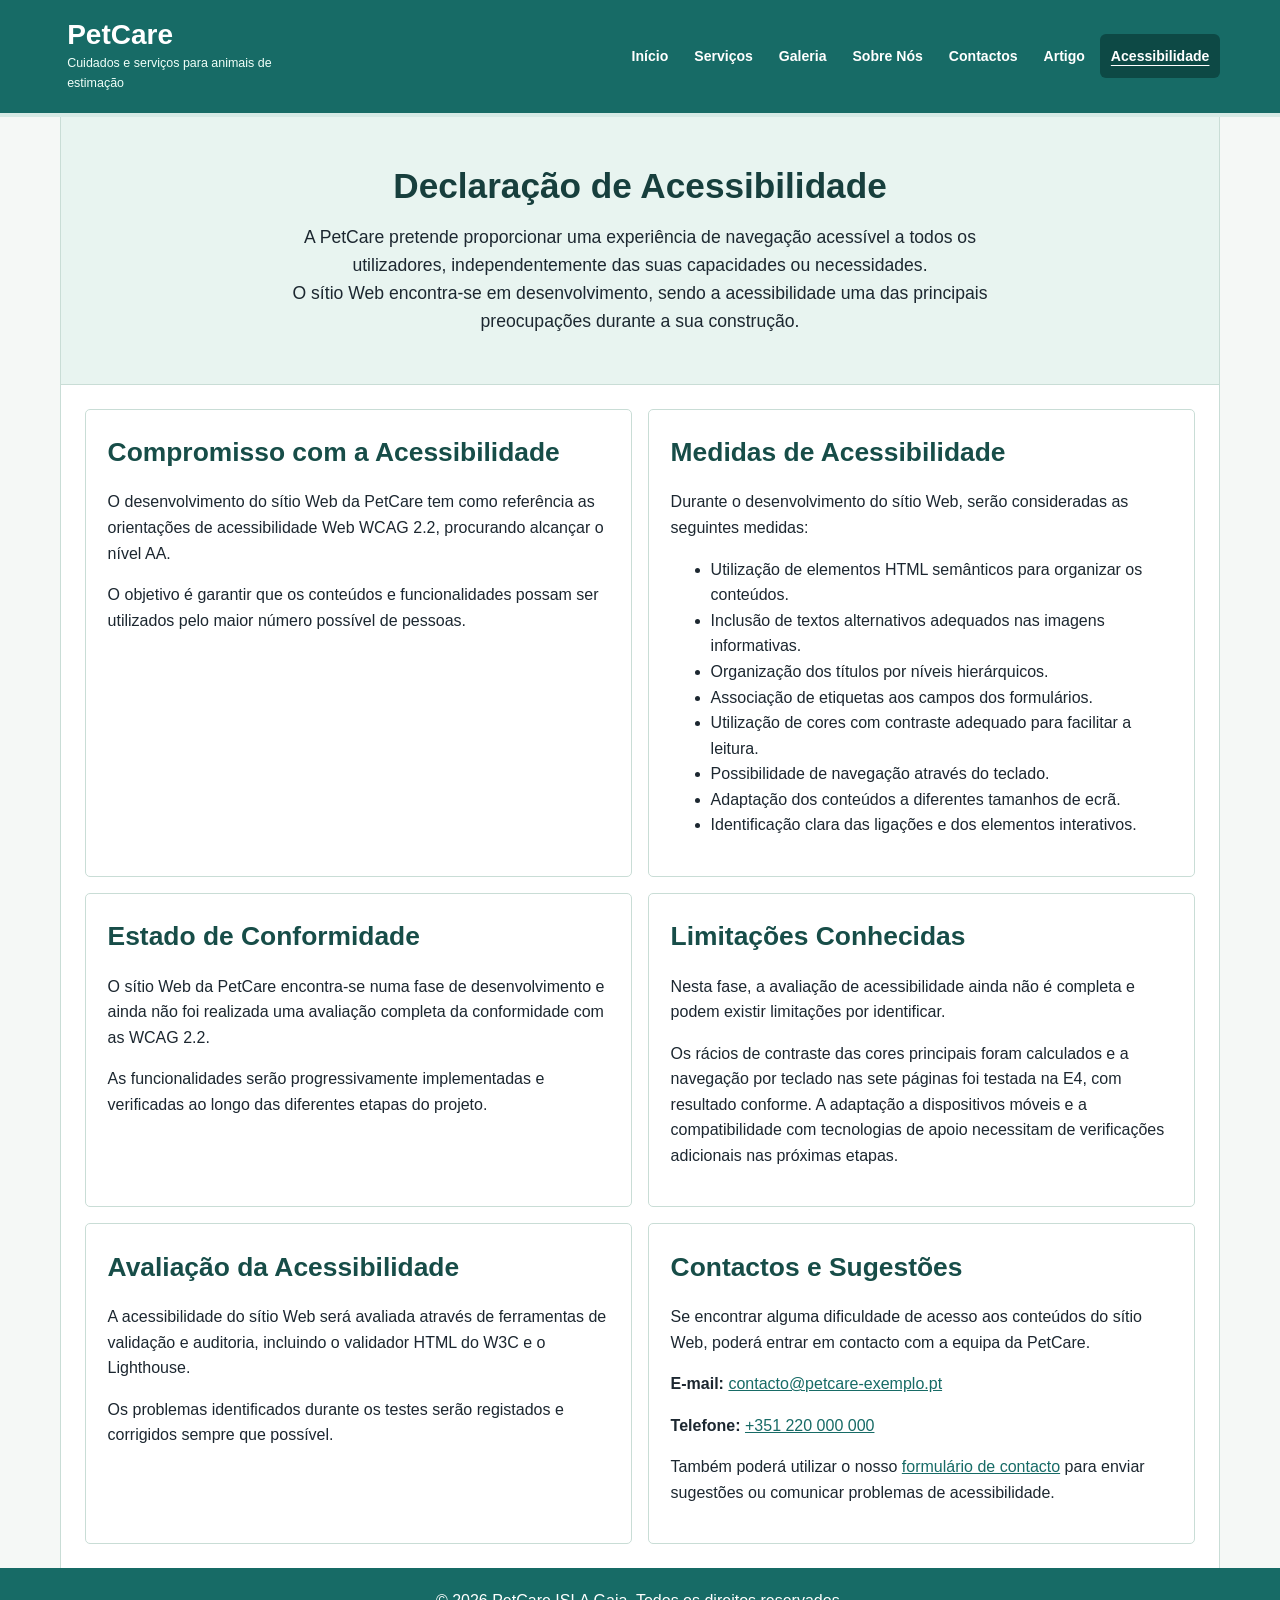
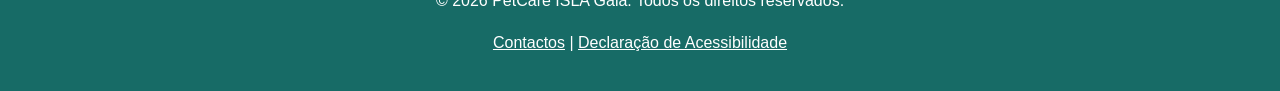
==== commit fbb87d15: "Update acessibilidade.html" ====
--- a/acessibilidade.html
+++ b/acessibilidade.html
@@ -28,13 +28,13 @@
 <!-- Menu de navegação principal -->
 <nav id="menu-principal" aria-label="Navegação principal">
     <ul>
-        <li><a aria-current="page" href="index.html">Início</a></li>
+        <li><a href="index.html">Início</a></li>
         <li><a href="servicos.html">Serviços</a></li>
         <li><a href="galeria.html">Galeria</a></li>
         <li><a href="sobre.html">Sobre Nós</a></li>
         <li><a href="contactos.html">Contactos</a></li>
         <li><a href="artigo.html">Artigo</a></li>
-        <li><a href="acessibilidade.html">Acessibilidade</a></li>
+        <li><a aria-current="page" href="acessibilidade.html">Acessibilidade</a></li>
     </ul>
 </nav>
 
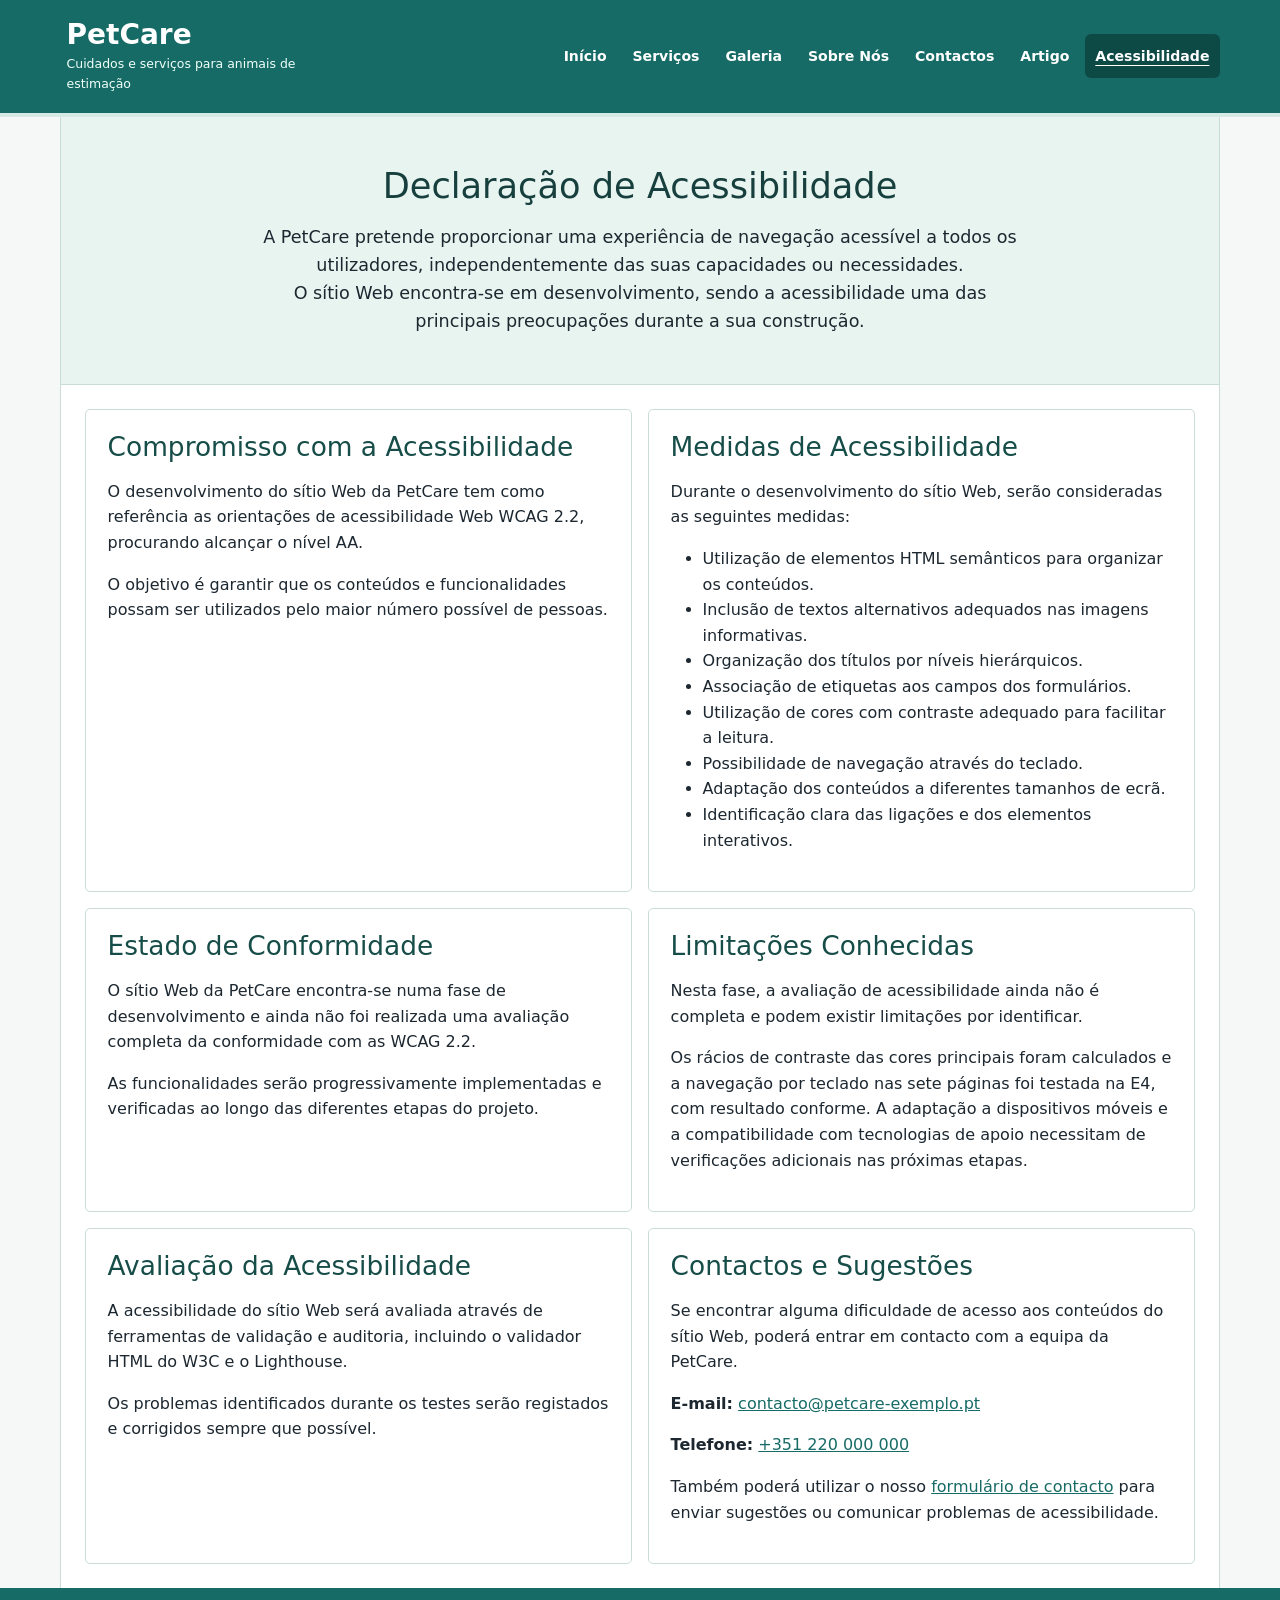
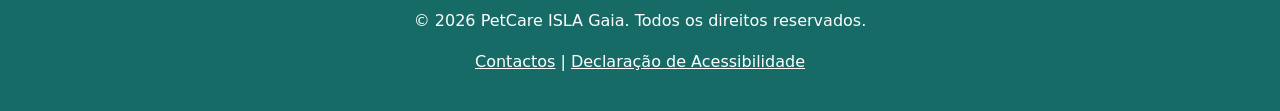
==== commit a800d3dd: "Update acessibilidade.html" ====
--- a/acessibilidade.html
+++ b/acessibilidade.html
@@ -6,37 +6,46 @@
         <meta content="width=device-width, initial-scale=1.0" name="viewport">
         <meta content="Consulte a declaração de acessibilidade do sítio Web da PetCare em Vila Nova de Gaia." name="description">
         <title>Acessibilidade - PetCare Vila Nova de Gaia</title>
-        <link href="style.css" rel="stylesheet">
-    </head>
-    <body>
-        <header class="cabecalho-site">
-            <div class="identidade-site">
-                <p class="nome-site">PetCare</p>
-                <p class="subtitulo-site">Cuidados e serviços para animais de estimação</p>
-            </div>
+            <!-- Bootstrap 5.3.8 -->
+    <link
+        href="https://cdn.jsdelivr.net/npm/bootstrap@5.3.8/dist/css/bootstrap.min.css"
+        rel="stylesheet">
+    
+    <!-- CSS original do PetCare -->
+    <link href="style.css" rel="stylesheet">
+    
+    <!-- Personalizações da E6 -->
+    <link href="bootstrap-custom.css" rel="stylesheet">
+        </head>
+        <body>
+            <header class="cabecalho-site">
+                <div class="identidade-site">
+                    <p class="nome-site">PetCare</p>
+                    <p class="subtitulo-site">Cuidados e serviços para animais de estimação</p>
+                </div>
             
-<!-- Botão hambúrguer para dispositivos móveis -->
-<button
-    class="botao-menu"
-    type="button"
-    aria-label="Abrir menu de navegação"
-    aria-expanded="false"
-    aria-controls="menu-principal">
-    ☰
-</button>
-
-<!-- Menu de navegação principal -->
-<nav id="menu-principal" aria-label="Navegação principal">
-    <ul>
-        <li><a href="index.html">Início</a></li>
-        <li><a href="servicos.html">Serviços</a></li>
-        <li><a href="galeria.html">Galeria</a></li>
-        <li><a href="sobre.html">Sobre Nós</a></li>
-        <li><a href="contactos.html">Contactos</a></li>
-        <li><a href="artigo.html">Artigo</a></li>
-        <li><a aria-current="page" href="acessibilidade.html">Acessibilidade</a></li>
-    </ul>
-</nav>
+    <!-- Botão hambúrguer para dispositivos móveis -->
+    <button
+        class="botao-menu"
+        type="button"
+        aria-label="Abrir menu de navegação"
+        aria-expanded="false"
+        aria-controls="menu-principal">
+        ☰
+    </button>
+    
+    <!-- Menu de navegação principal -->
+    <nav id="menu-principal" aria-label="Navegação principal">
+        <ul>
+            <li><a href="index.html">Início</a></li>
+            <li><a href="servicos.html">Serviços</a></li>
+            <li><a href="galeria.html">Galeria</a></li>
+            <li><a href="sobre.html">Sobre Nós</a></li>
+            <li><a href="contactos.html">Contactos</a></li>
+            <li><a href="artigo.html">Artigo</a></li>
+            <li><a aria-current="page" href="acessibilidade.html">Acessibilidade</a></li>
+        </ul>
+    </nav>
 
         </header>
         <main class="pagina-acessibilidade">
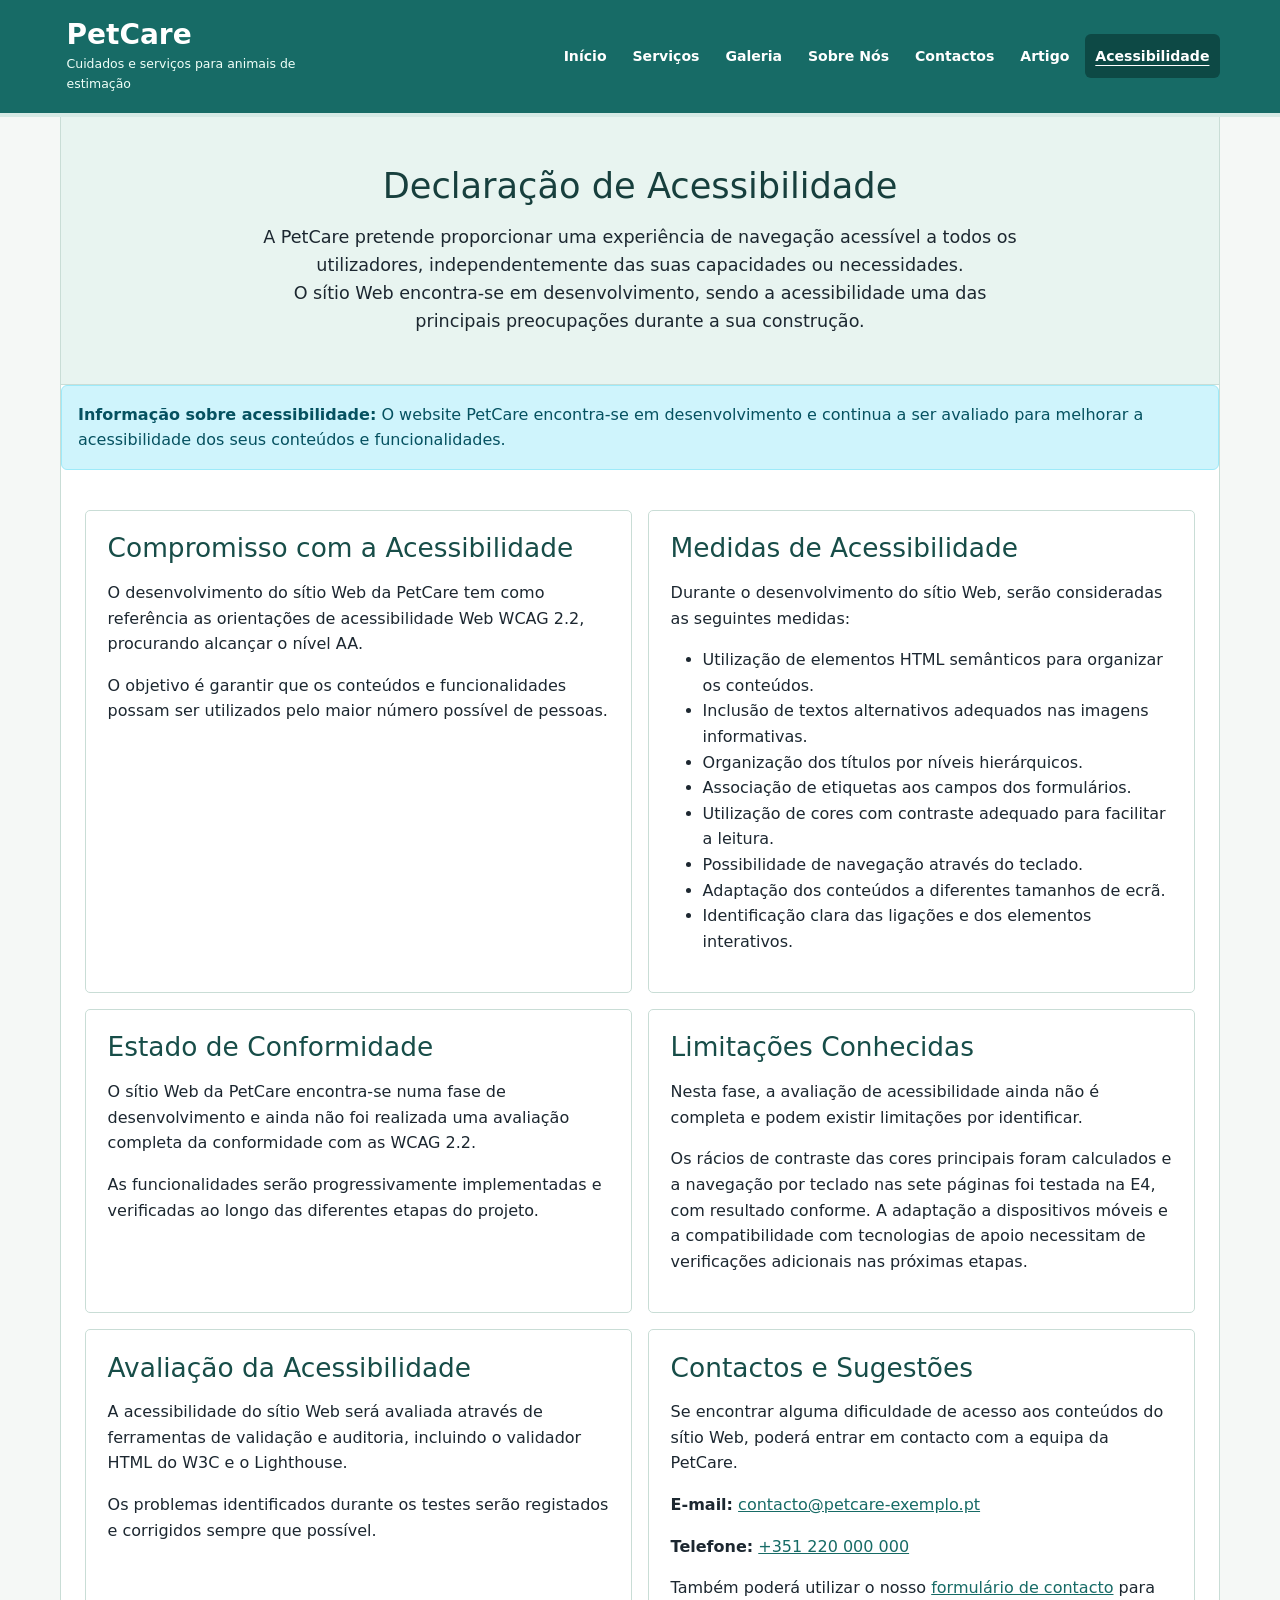
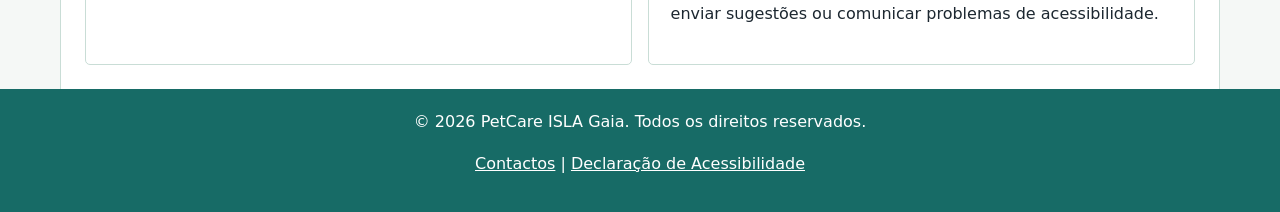
==== commit ee7e5398: "Update acessibilidade.html" ====
--- a/acessibilidade.html
+++ b/acessibilidade.html
@@ -54,6 +54,13 @@
                 <p>A PetCare pretende proporcionar uma experiência de navegação acessível a todos os utilizadores, independentemente das suas capacidades ou necessidades.</p>
                 <p>O sítio Web encontra-se em desenvolvimento, sendo a acessibilidade uma das principais preocupações durante a sua construção.</p>
             </section>
+                    <!-- E6 - Componente Alert do Bootstrap -->
+        <div class="alert alert-info" role="status">
+            <strong>Informação sobre acessibilidade:</strong>
+            O website PetCare encontra-se em desenvolvimento e
+            continua a ser avaliado para melhorar a acessibilidade
+            dos seus conteúdos e funcionalidades.
+        </div>
             <div class="cartoes-acessibilidade">
                 <section class="cartao-acessibilidade">
                     <h2>Compromisso com a Acessibilidade</h2>
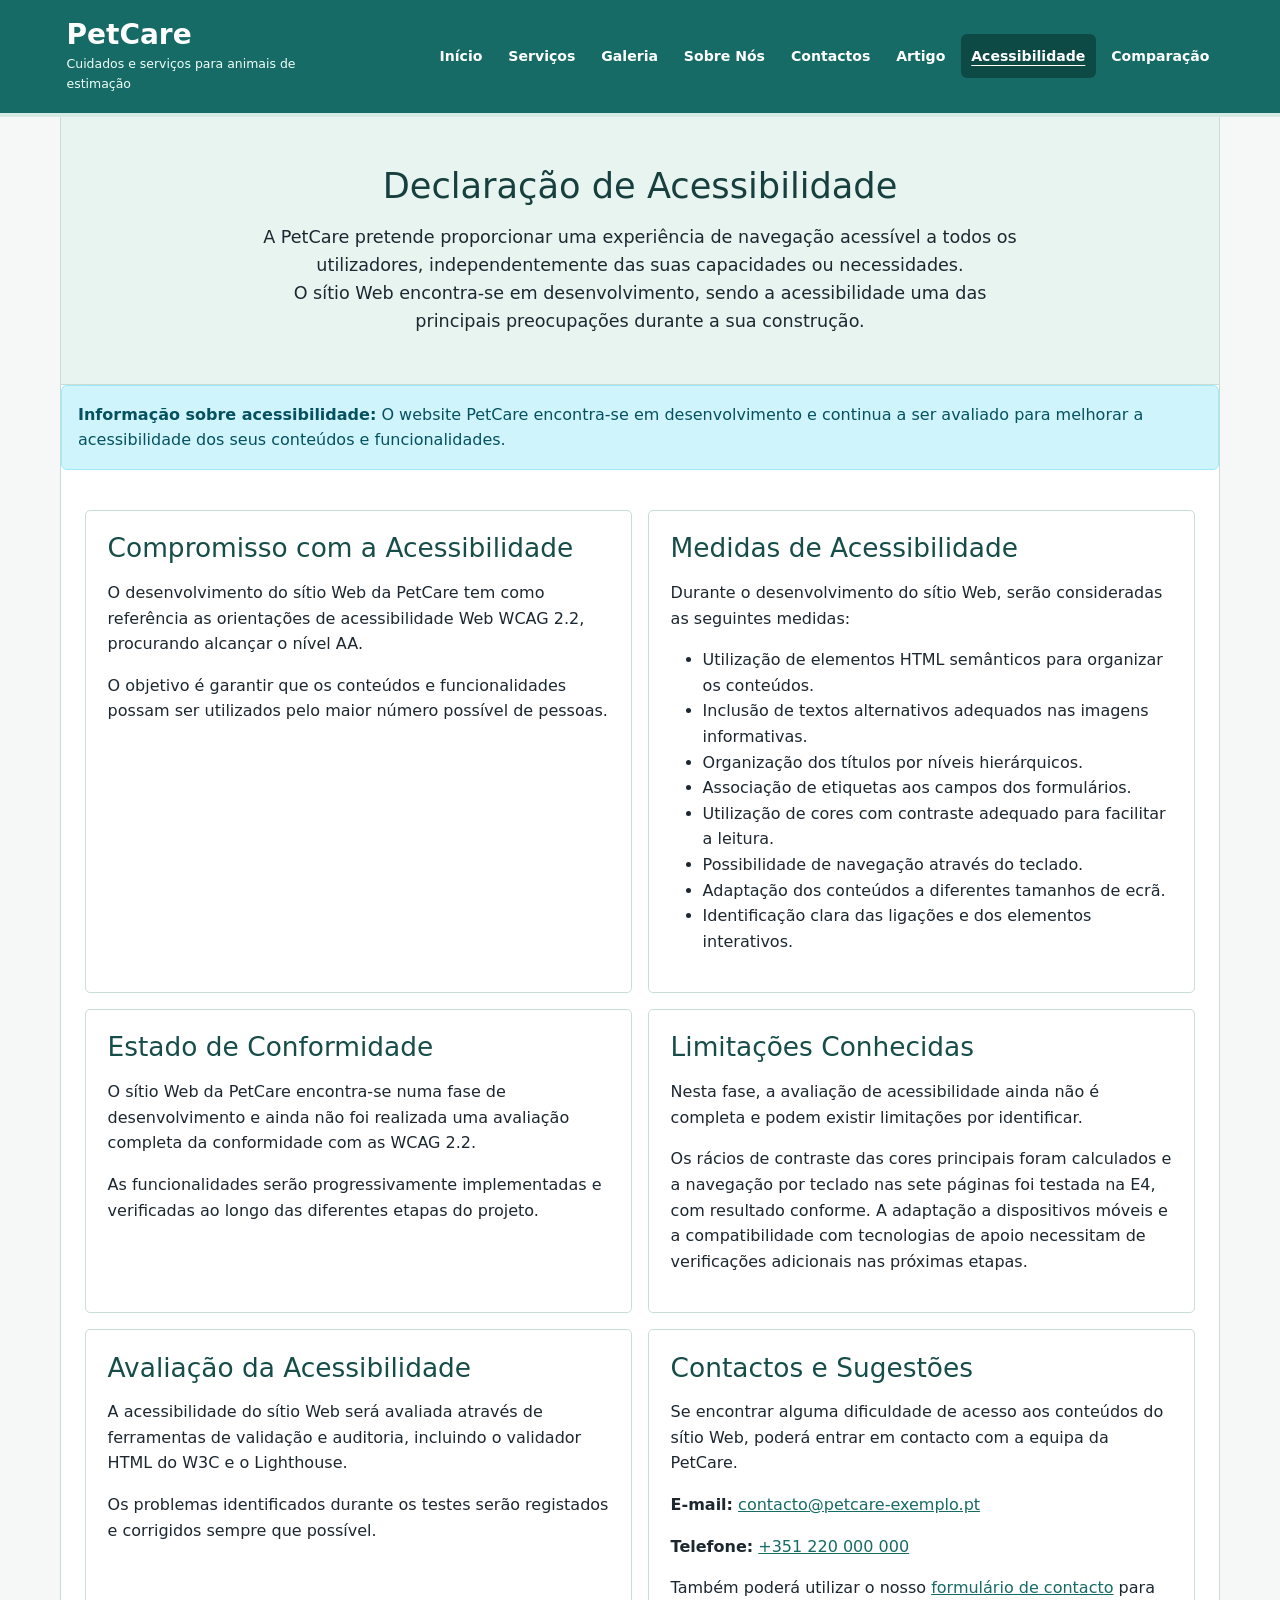
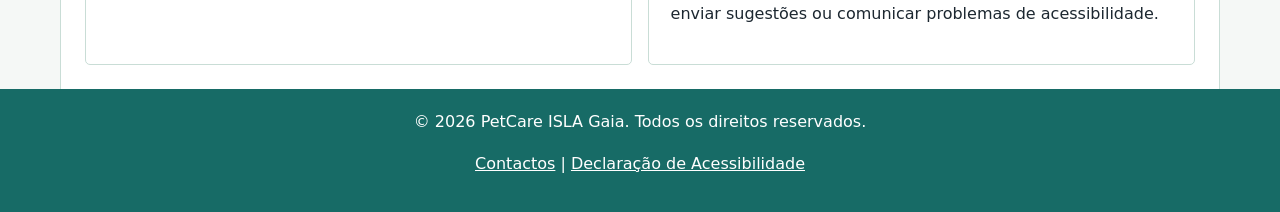
==== commit db126270: "Update acessibilidade.html" ====
--- a/acessibilidade.html
+++ b/acessibilidade.html
@@ -44,6 +44,7 @@
             <li><a href="contactos.html">Contactos</a></li>
             <li><a href="artigo.html">Artigo</a></li>
             <li><a aria-current="page" href="acessibilidade.html">Acessibilidade</a></li>
+            <li><a href="comparacao.html">Comparação</a></li>
         </ul>
     </nav>
 
--- a/style.css
+++ b/style.css
@@ -1,4 +1,3 @@
-
 /* PetCare — E4: estilos consolidados por secção. */
 /* Mantém o modelo de caixa, a tabela, o formulário e o foco de teclado. */
 
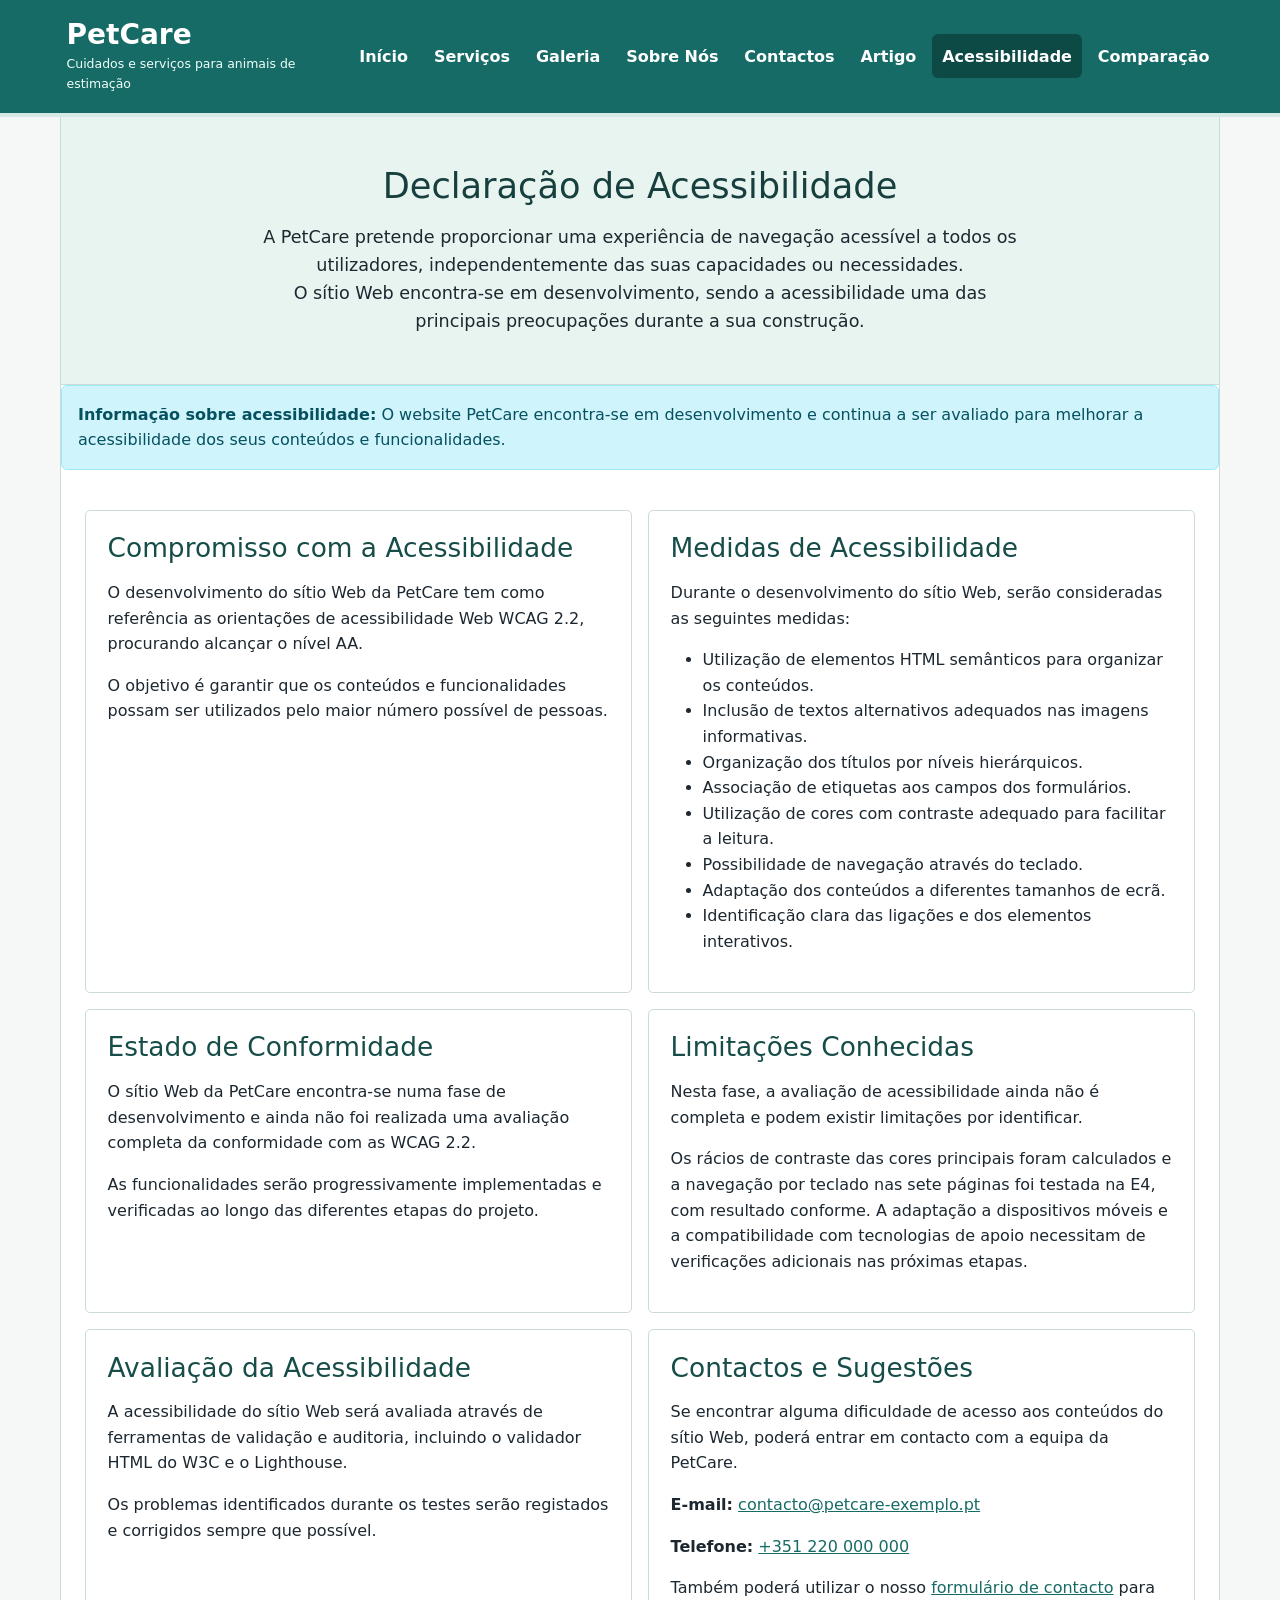
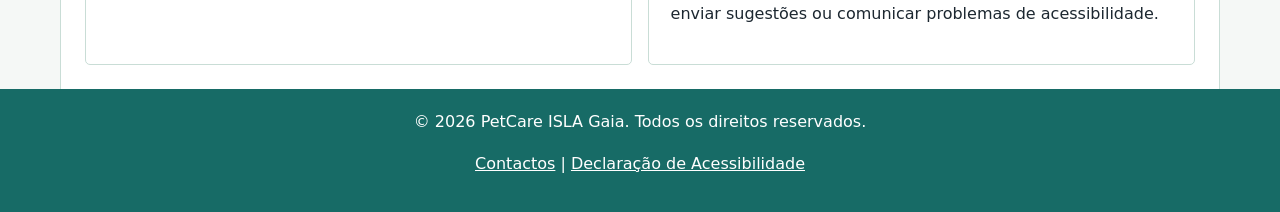
==== commit a62a19e8: "Update acessibilidade.html" ====
--- a/acessibilidade.html
+++ b/acessibilidade.html
@@ -2,6 +2,7 @@
 
 <html lang="pt">
     <head>
+    <link rel="icon" href="data:,">
         <meta charset="utf-8">
         <meta content="width=device-width, initial-scale=1.0" name="viewport">
         <meta content="Consulte a declaração de acessibilidade do sítio Web da PetCare em Vila Nova de Gaia." name="description">
@@ -16,7 +17,9 @@
     
     <!-- Personalizações da E6 -->
     <link href="bootstrap-custom.css" rel="stylesheet">
-        </head>
+        <link rel="stylesheet" href="e8.css?v=7">
+<script src="petcare.js?v=3" defer></script>
+</head>
         <body>
             <header class="cabecalho-site">
                 <div class="identidade-site">
@@ -48,7 +51,8 @@
         </ul>
     </nav>
 
-        </header>
+        <button type="button" id="tema" aria-pressed="false" hidden>Versão noturna</button>
+</header>
         <main class="pagina-acessibilidade">
             <section class="cabecalho-pagina">
                 <h1>Declaração de Acessibilidade</h1>
@@ -117,52 +121,7 @@
             <p> <a href="contactos.html">Contactos</a> | <a href="acessibilidade.html">Declaração de Acessibilidade</a> </p>
         </footer>
         
-<script>
-    const botaoMenu = document.querySelector(".botao-menu");
-    const menuPrincipal = document.querySelector("#menu-principal");
 
-    if (botaoMenu && menuPrincipal) {
-
-        function fecharMenu() {
-            menuPrincipal.classList.remove("menu-aberto");
-            botaoMenu.setAttribute("aria-expanded", "false");
-            botaoMenu.setAttribute(
-                "aria-label",
-                "Abrir menu de navegação"
-            );
-            botaoMenu.textContent = "☰";
-        }
-
-        // Abrir e fechar ao clicar no botão
-        botaoMenu.addEventListener("click", function () {
-            const aberto = menuPrincipal.classList.toggle("menu-aberto");
-
-            botaoMenu.setAttribute("aria-expanded", String(aberto));
-            botaoMenu.setAttribute(
-                "aria-label",
-                aberto ? "Fechar menu de navegação" : "Abrir menu de navegação"
-            );
-            botaoMenu.textContent = aberto ? "✕" : "☰";
-        });
-
-        // Fechar ao clicar fora do menu e do botão
-        document.addEventListener("click", function (evento) {
-            const clicouNoMenu = menuPrincipal.contains(evento.target);
-            const clicouNoBotao = botaoMenu.contains(evento.target);
-
-            if (!clicouNoMenu && !clicouNoBotao) {
-                fecharMenu();
-            }
-        });
-
-        // Fechar ao carregar na tecla Escape
-        document.addEventListener("keydown", function (evento) {
-            if (evento.key === "Escape") {
-                fecharMenu();
-            }
-        });
-    }
-</script>
 
     </body>
 </html>
